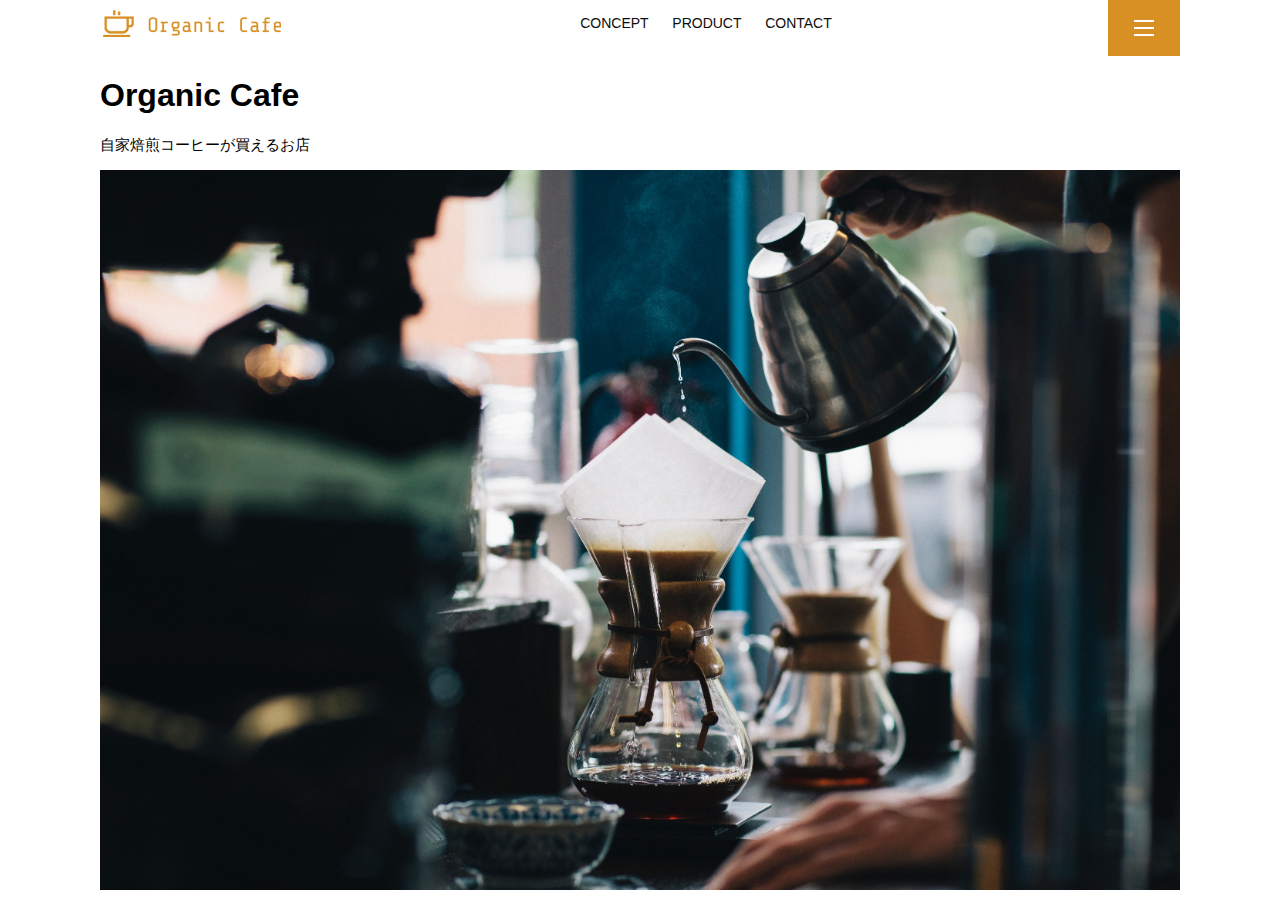
==== kadai_013/index.html @ 4d9643a7 "Add files via upload" ====
<!DOCTYPE html>
<html>
  <head>
    <title>Organic Cafe</title>
    <meta charset="UTF-8" />
    <meta
      name="description"
      content="自家焙煎のコーヒーがお家で楽しめるOrganic Cafe"
    />
    <meta name="viewport" content="width=device-width, initial-scale=1.0" />
    <link rel="stylesheet" href="style.css" />
  </head>
  <body>
    <!-- ヘッダー -->
    <header>
      <!-- ロゴ -->
      <a href="index.html" id="logo"
        ><img src="images/logo.png" alt="トップページに戻る"
      /></a>

      <!-- PC用ナビゲーション -->
      <nav id="nav-pc">
        <a href="index.html#concept">CONCEPT</a>
        <a href="index.html#product">PRODUCT</a>
        <a href="index.html#contact">CONTACT</a>
      </nav>
      <!--スマホ用メニューボタン-->
      <img id="menu-sp" src="images/button-menu.png" alt="ナビゲーションを開く" onclick="document.getElementById('nav-sp').style.display = 'block'">
      <!--SP用ナビゲーション-->
      <nav id="nav-sp">
        <img id="close" src="images/button-close.png" alt="ナビゲーションを閉じる" onclick="document.getElementById('nav-sp').style.display='none'">
        <a id="logo-sp" href="index.html" onclick="document.getElementById('nav-sp').style.display='none'"><img src="images/logo-sp.png" alt="トップページに戻る"></a>
        <a class="menu" href="index.html#cocept" onclick="getElementById('nav-sp').style.display='none'">CONCEPT</a>
        <a class="menu" href="index.html#product" onclick="getElementById('nav-sp').style.display='none'">PRODUCT</a>
        <a class="menu" href="index.html#contact" onclick="getElementById('nav-sp').style.display='none'">CONTACT</a>
      </nav>
    </header>
    <main>
      <article>
        <!-- メインビジュアル -->
        <section id="main-visual">
          <div id="main-message">
            <h1>Organic Cafe</h1>
            <p>自家焙煎コーヒーが買えるお店</p>
          </div>
          <img
            src="images/main-image.jpg"
            alt="コーヒーをハンドドリップで淹れる画像"
          />
        </section>
      </article>
    </main>
  </body>
</html>
---- kadai_013/style.css ----
/* PC、スマホ共通スタイル */
body {
  font-family: "Source Sans Pro", "Hiragino Kaku Gothic ProN", Meiryo, Arial,
    sans-serif;
}

p {
  font-size: 15px;
}

#main-visual>img {
  width: 100%;
}

/*================
PC用のスタイル 
=================*/
@media screen and (min-width: 768px) {
  /* 横幅設定 */
  body {
    max-width: 1080px;
    min-width: 960px;
    margin: 0 auto 0 auto;
  }

  /* ヘッダー */
  header {
    display: flex;
    justify-content: space-between;
  }

  /* ナビゲーションのレイアウト */
  #nav-pc {
    text-align: right;
    font-size: 14px;
    padding-top: 15px;
  }

  /*スマートフォン用のレイアウト*/
  #nav-sp {
    display: none;
  }
  #nav-sp {
    display: none;
  }
  
  /* ナビゲーションのリンクの装飾設定 */
  #nav-pc>a {
    text-decoration: none;
    margin-left: 20px;
  }

  #nav-pc>a:link {
    color: #0d0d0d;
  }

  #nav-pc>a:visited {
    color: #0d0d0d;
  }

  #nav-pc>a:hover {
    color: #0d0d0d;
    text-decoration: underline;
  }

  #nav-pc>a:active {
    color: #0d0d0d;
  }
}

/*===============
スマートフォン用のスタイル
===============*/
@media screen and (max-width: 767px) {
  /*横幅設定*/
  body {
    max-width: 375px;
    margin: 0;
  }

  #nav-pc {
    display: none;
  }

  #menu-sp {
    float: right;
    padding: 0;
  }

  #nav-sp {
    background-color: #ce933e;
    position: absolute;
    left: 0;
    top: 0;
    height: 100%;
    width: 100%;
    display: none;
    z-index: 100;
  }

  #close {
    position: absolute;
    top: 20px;
    right: 20px;
  }

  #logo-sp {
    margin: 80px 0 30px 20px;
  }

  #nav-sp > a {
    display: block;
  }

  #nav-sp > a:link {
    color: #ffffff;
  }

  #nav-sp > a:visited {
    color: #ffffff;
  }

  #nav-sp > a:hover {
    color: #ffffff;
  }

  #nav-sp > a:active {
    color: #ffffff;
  }

  #nav-sp >.menu {
    text-decoration: none;
    display: block;
    margin: auto 20px;
    height: 44px;
    font-size: 16px;
    background-image: url("images/arrow.png");
    background-repeat: no-repeat;
    background-position: right top;
  }
}
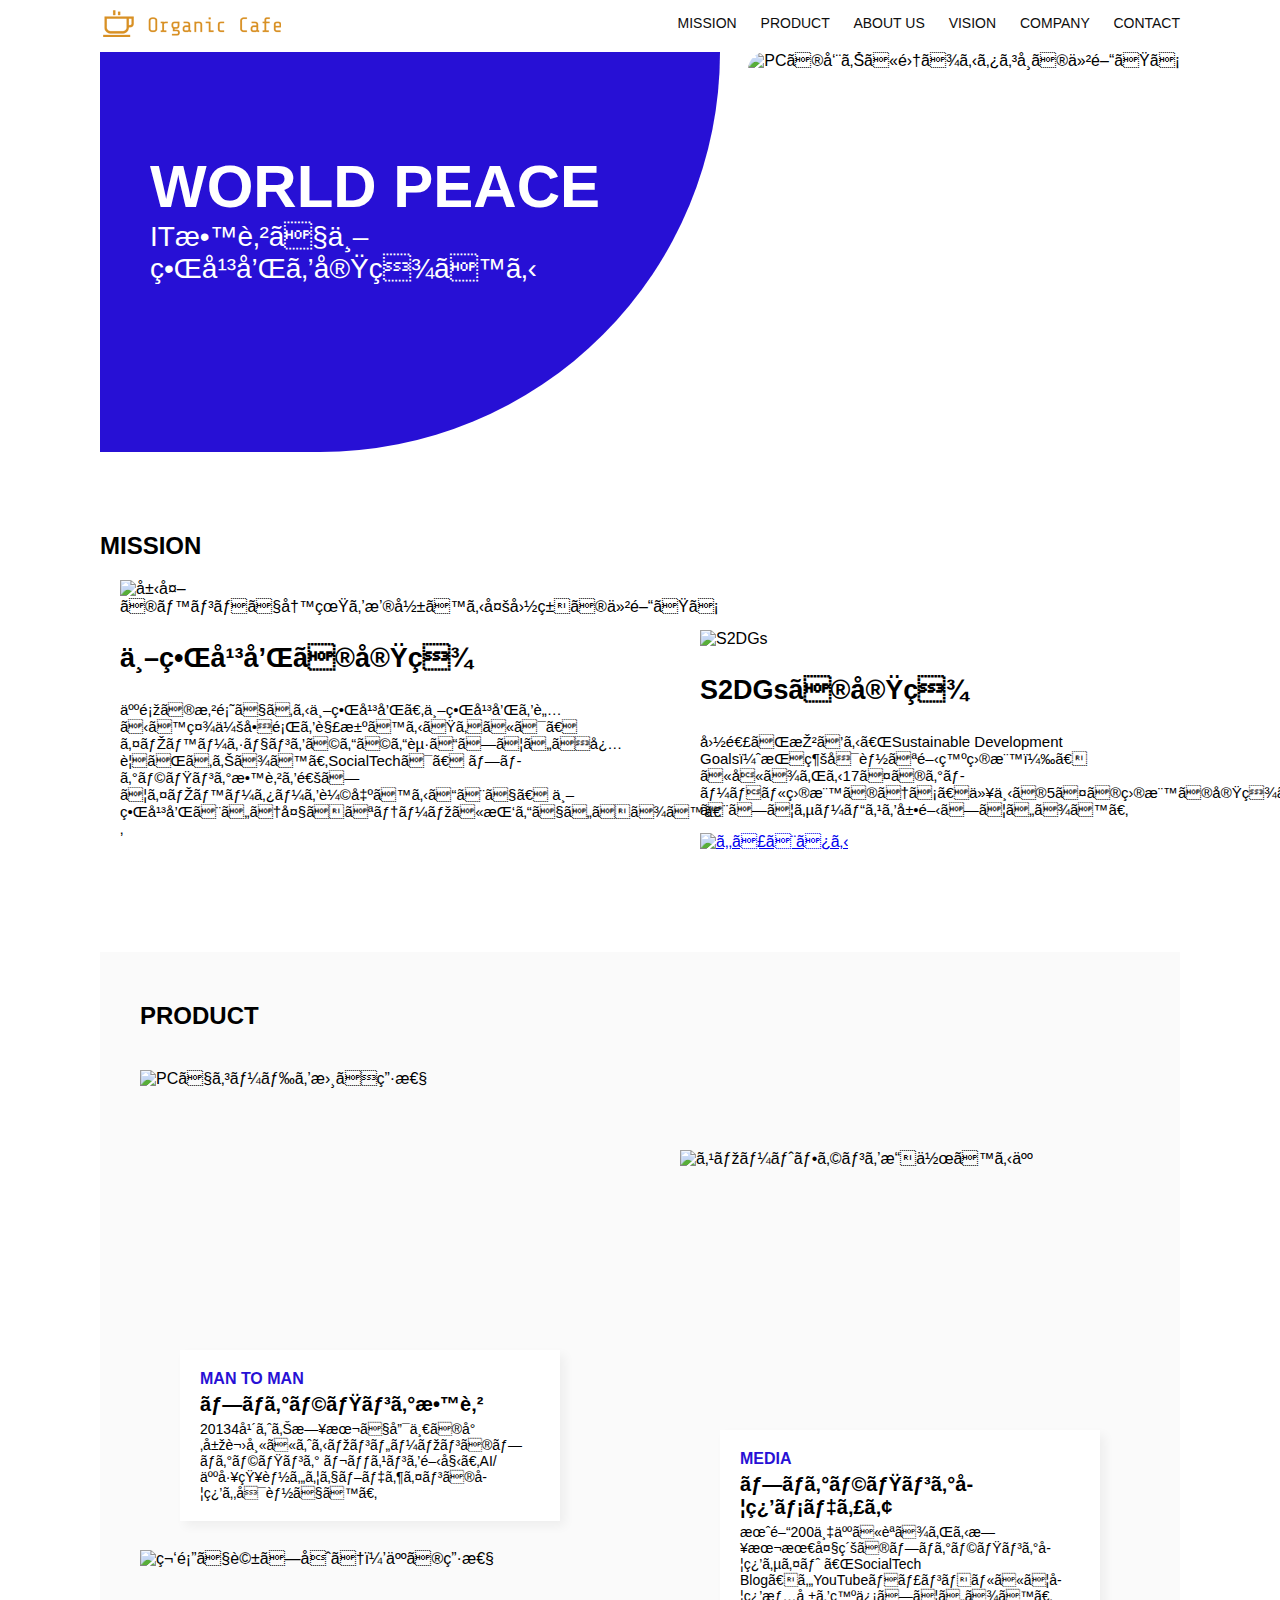
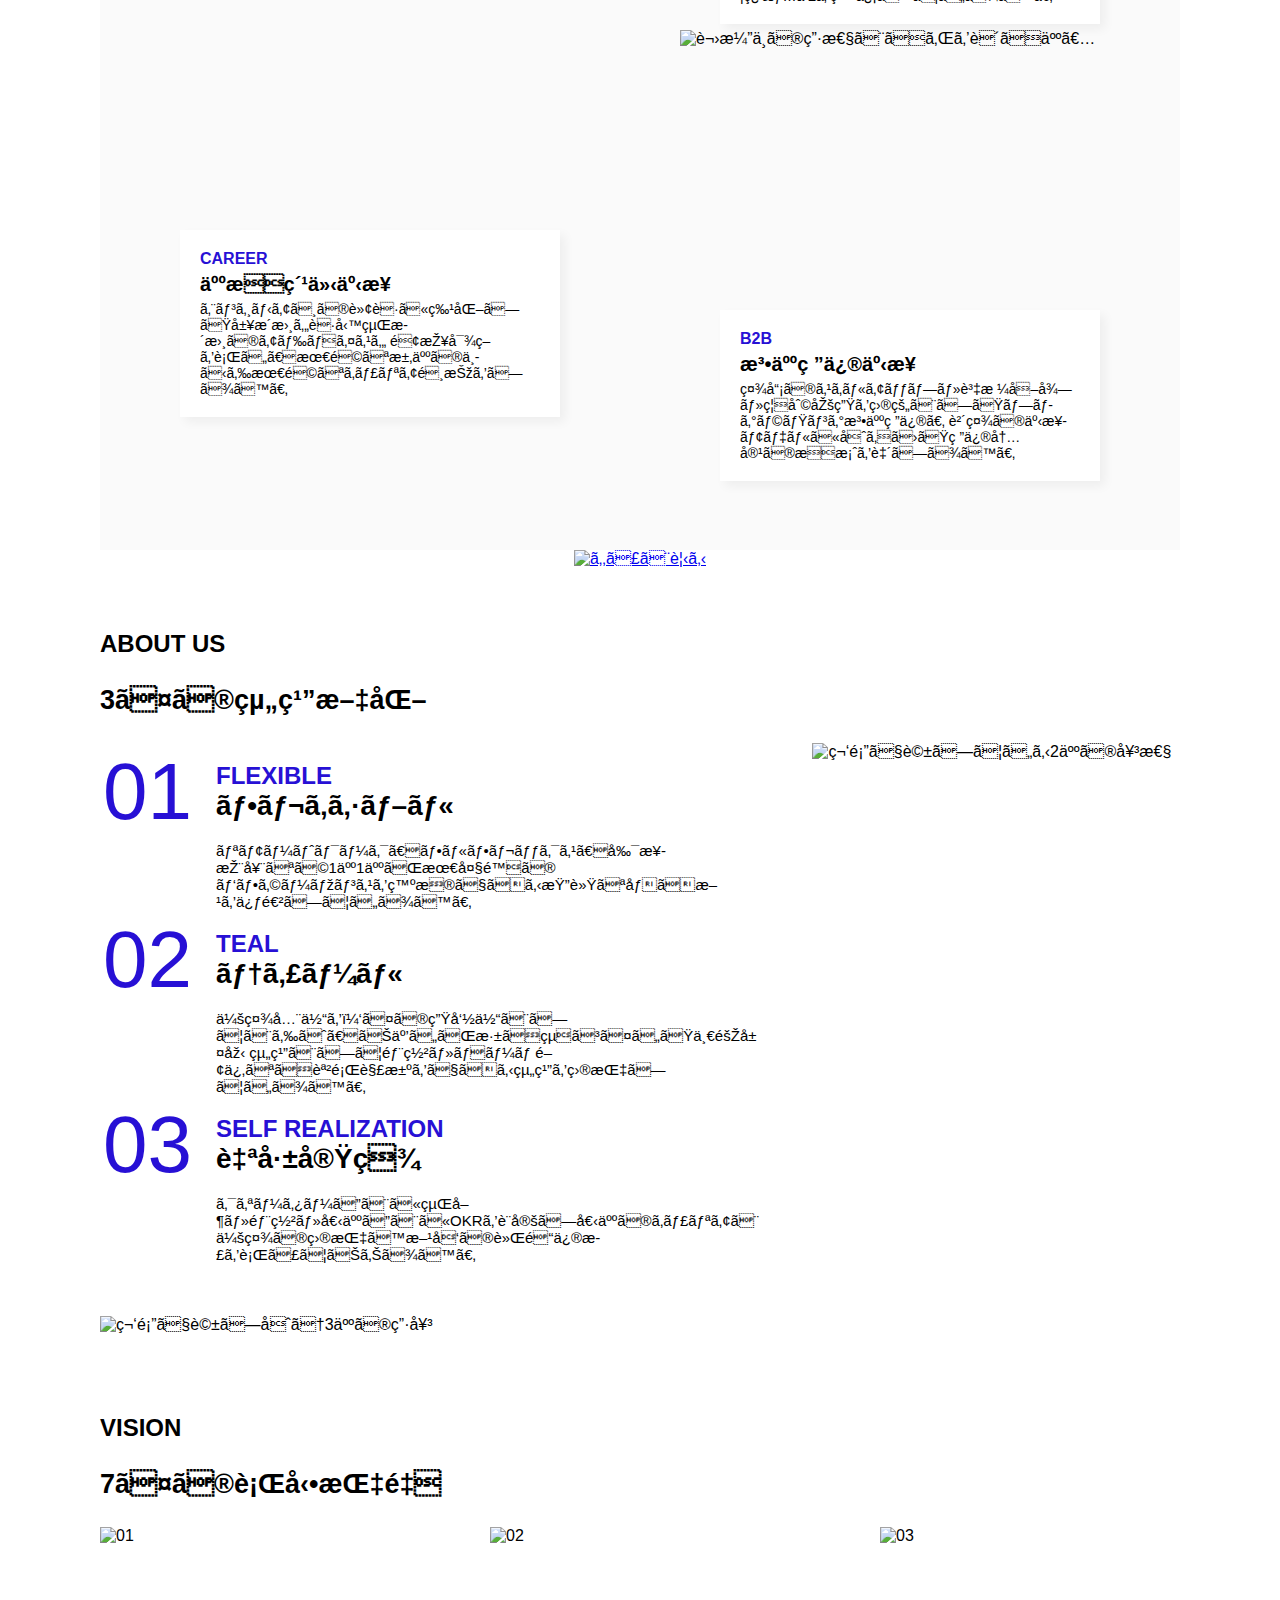
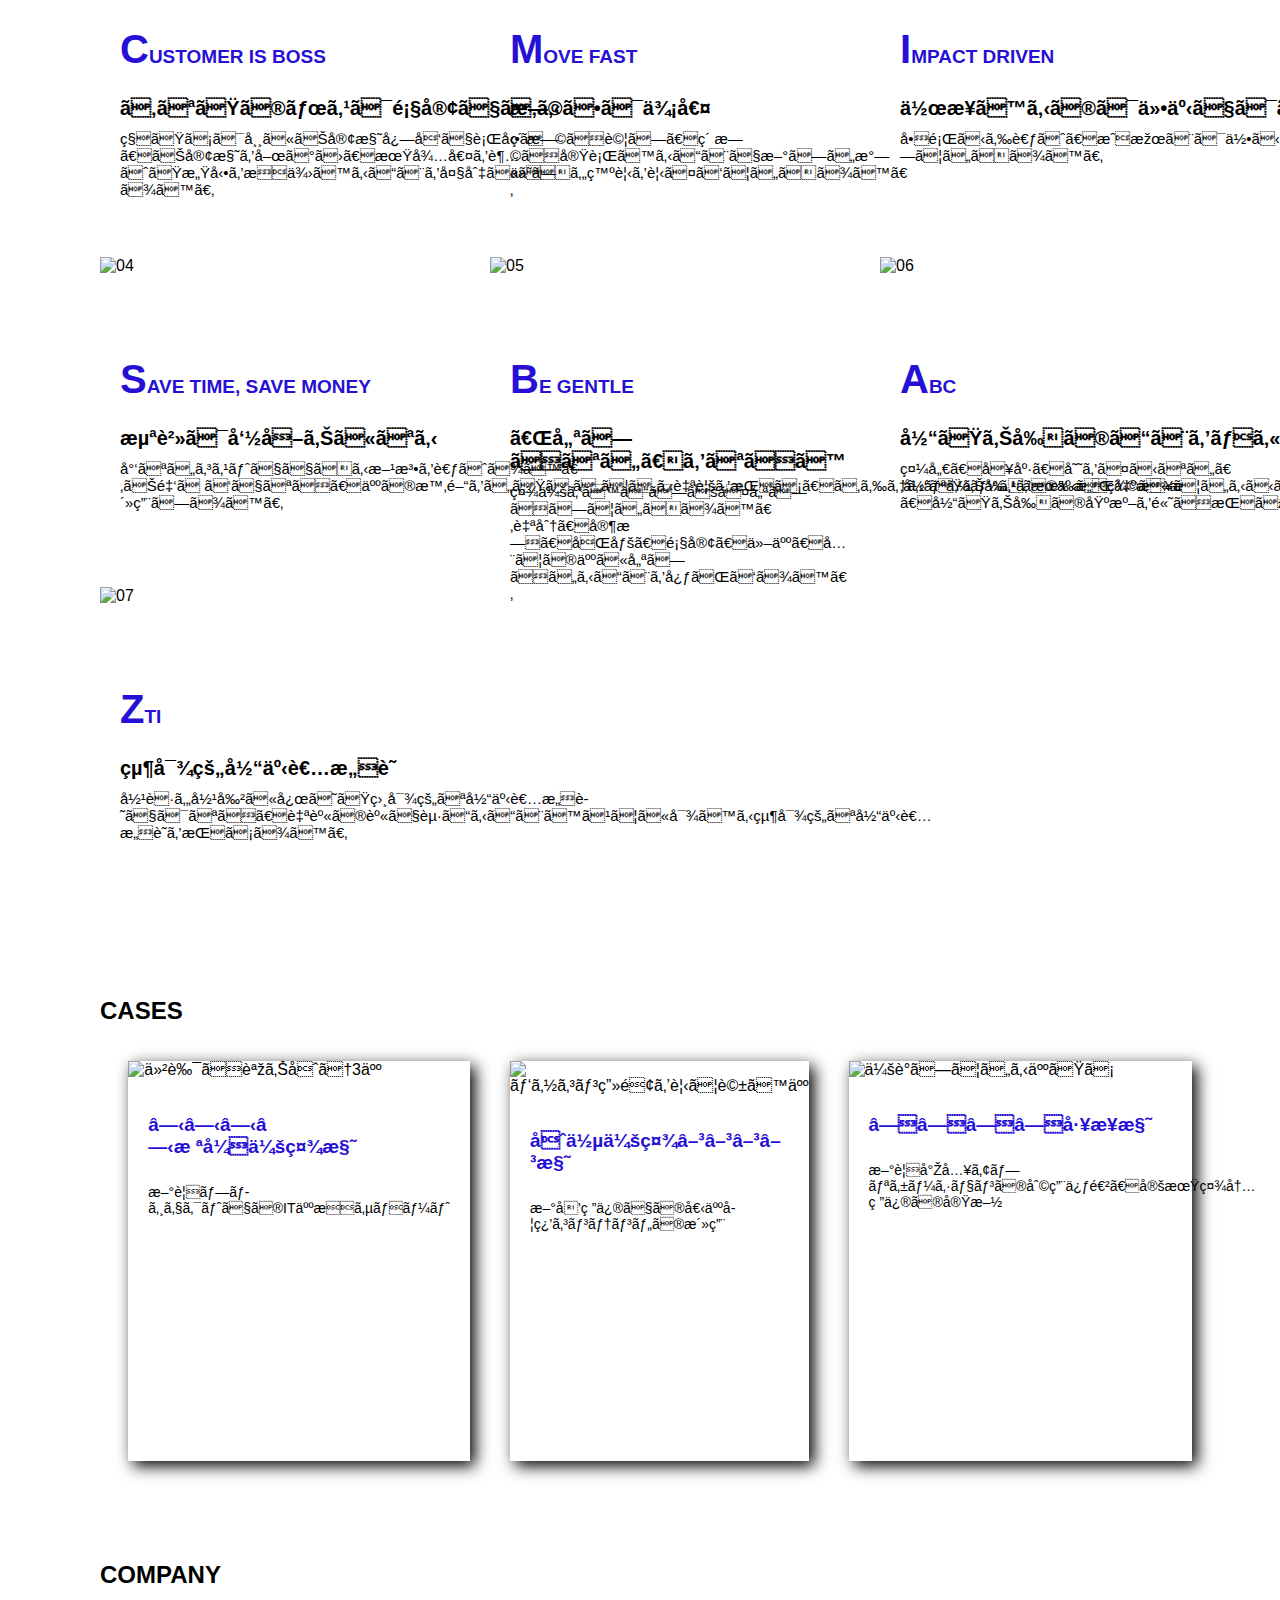
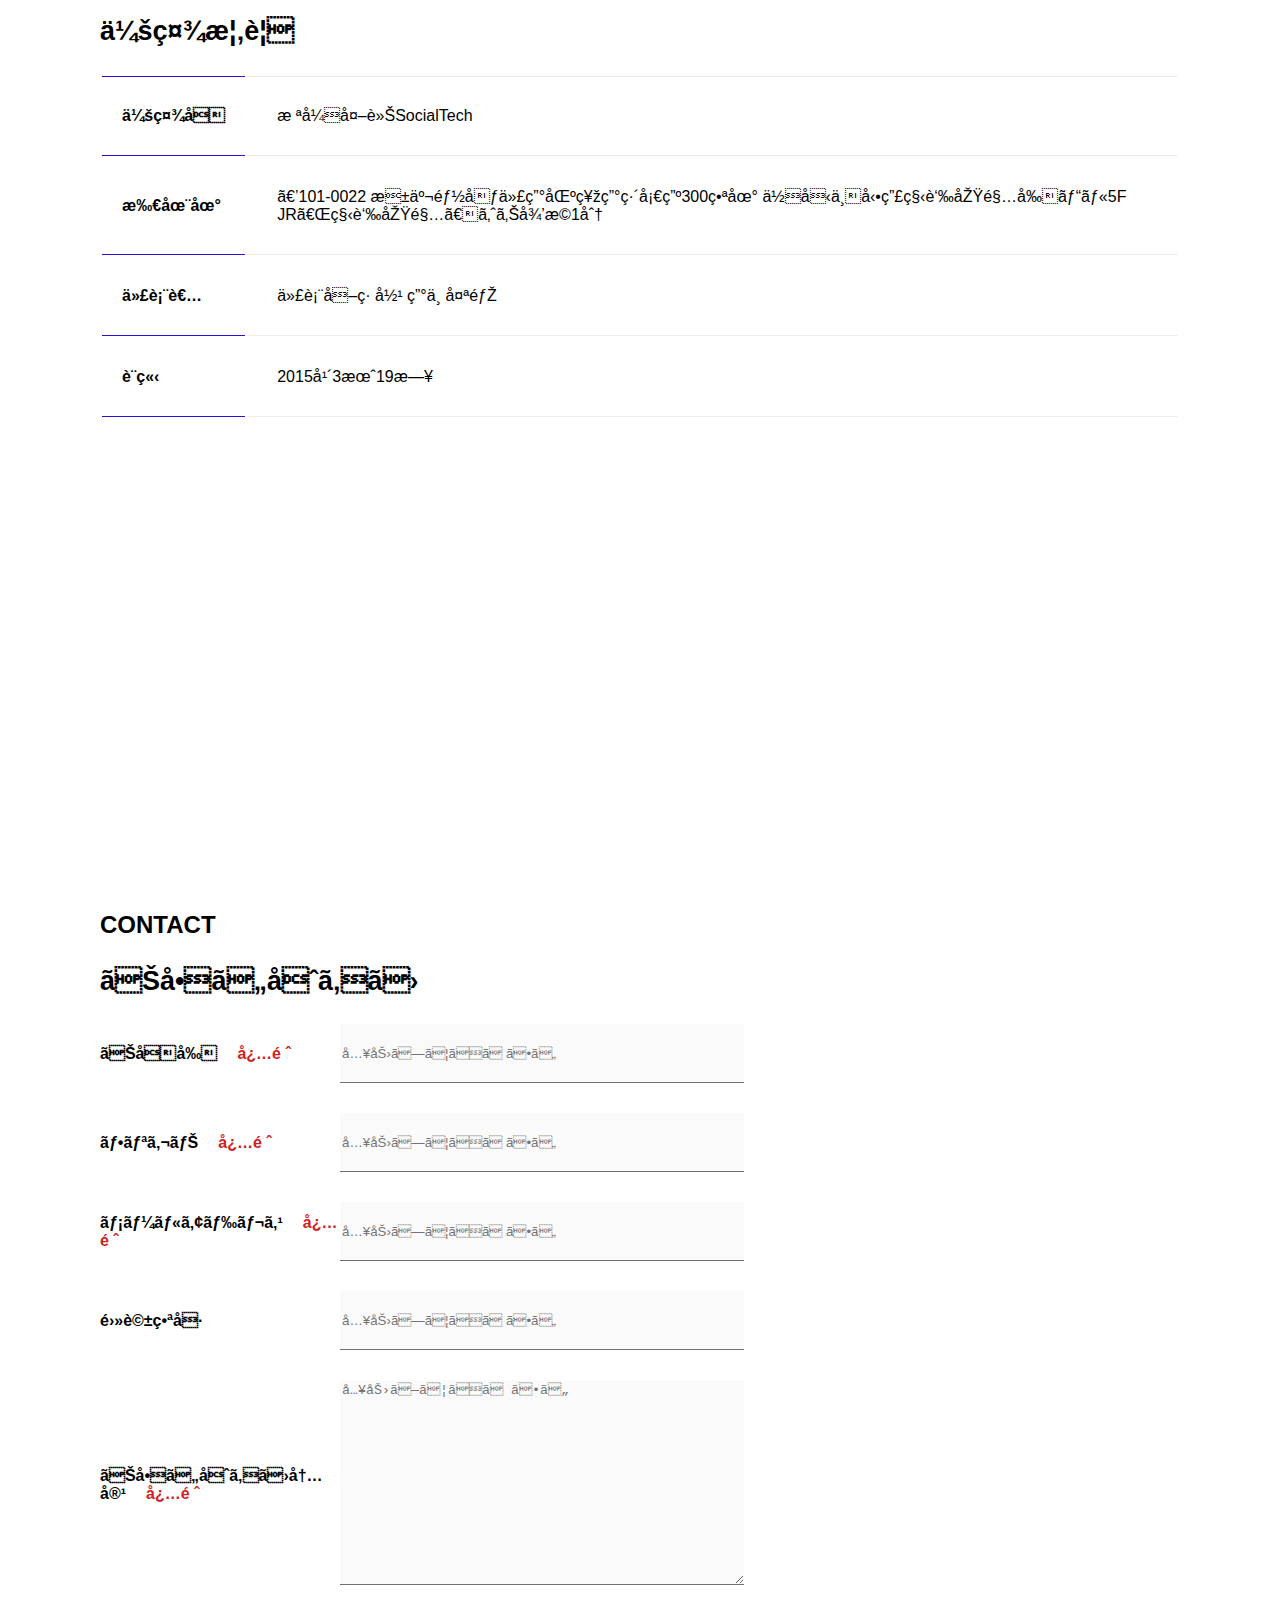
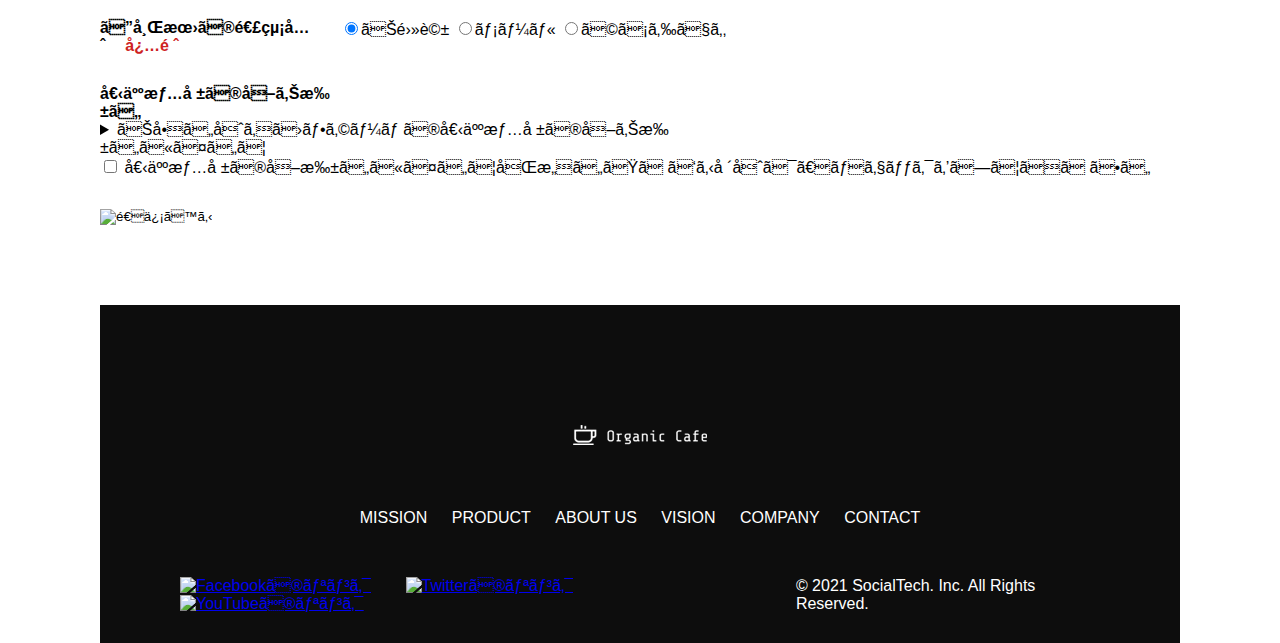
==== commit 1030e5f5: "Add files via upload" ====
--- a/kadai_013/index.html
+++ b/kadai_013/index.html
@@ -1,54 +1,516 @@
-<!DOCTYPE html>
-<html>
-  <head>
-    <title>Organic Cafe</title>
-    <meta charset="UTF-8" />
-    <meta
-      name="description"
-      content="自家焙煎のコーヒーがお家で楽しめるOrganic Cafe"
-    />
-    <meta name="viewport" content="width=device-width, initial-scale=1.0" />
-    <link rel="stylesheet" href="style.css" />
-  </head>
-  <body>
-    <!-- ヘッダー -->
-    <header>
-      <!-- ロゴ -->
-      <a href="index.html" id="logo"
-        ><img src="images/logo.png" alt="トップページに戻る"
-      /></a>
-
-      <!-- PC用ナビゲーション -->
-      <nav id="nav-pc">
-        <a href="index.html#concept">CONCEPT</a>
-        <a href="index.html#product">PRODUCT</a>
-        <a href="index.html#contact">CONTACT</a>
-      </nav>
-      <!--スマホ用メニューボタン-->
-      <img id="menu-sp" src="images/button-menu.png" alt="ナビゲーションを開く" onclick="document.getElementById('nav-sp').style.display = 'block'">
-      <!--SP用ナビゲーション-->
-      <nav id="nav-sp">
-        <img id="close" src="images/button-close.png" alt="ナビゲーションを閉じる" onclick="document.getElementById('nav-sp').style.display='none'">
-        <a id="logo-sp" href="index.html" onclick="document.getElementById('nav-sp').style.display='none'"><img src="images/logo-sp.png" alt="トップページに戻る"></a>
-        <a class="menu" href="index.html#cocept" onclick="getElementById('nav-sp').style.display='none'">CONCEPT</a>
-        <a class="menu" href="index.html#product" onclick="getElementById('nav-sp').style.display='none'">PRODUCT</a>
-        <a class="menu" href="index.html#contact" onclick="getElementById('nav-sp').style.display='none'">CONTACT</a>
-      </nav>
-    </header>
-    <main>
-      <article>
-        <!-- メインビジュアル -->
-        <section id="main-visual">
-          <div id="main-message">
-            <h1>Organic Cafe</h1>
-            <p>自家焙煎コーヒーが買えるお店</p>
-          </div>
-          <img
-            src="images/main-image.jpg"
-            alt="コーヒーをハンドドリップで淹れる画像"
-          />
-        </section>
-      </article>
-    </main>
-  </body>
+<!DOCTYPE html>
+<html>
+
+  <head>
+    <title>SocialTech</title>
+    <meta charset="UTF=8">
+    <meta name="description" content="SocialTechはEdTech業界のリーディングカンパニーを目指します。">
+    <meta name="viewport" content="width=device-width, initial-scale=1.0">
+    <link rel="stylesheet" href="style.css">
+  </head>
+
+  <body>
+    <!--ヘッダー-->
+    <header>
+      <!--ロゴ-->
+      <a href="index.html" id="logo"><img src="images/logo.png" alt="トップページに戻る"></a>
+      <!--PC用ナビゲーション-->
+      <nav id="nav-pc">
+        <a href="mission.html">MISSION</a>
+        <a href="product.html">PRODUCT</a>
+        <a href="index.html#aboutus">ABOUT US</a>
+        <a href="index.html#vision">VISION</a>
+        <a href="index.htmml#company">COMPANY</a>
+        <a href="index.html#contact">CONTACT</a>
+      </nav>
+
+      <!--スマホ用メニューボタン-->
+      <img id="menu-sp" src="images/button-menu.png" alt="ナビゲーションを開く" onclick="document.getElementById('nav-sp').style.display = 'block'">
+      <!--スマホ用ナビゲーション-->
+      <nav id="nav-sp">
+        <img id="close" src="images/button-close.png" alt="ナビゲーションを閉じる" onclick="document.getElementById('nav-sp').style.display = 'none'">
+        <a id="logo-sp" href="index.html" onclick="document.getElementById('nav-sp').style.display = 'none'"><img
+        src="images/logo-sp.png" alt="トップページに戻る"></a>
+        <a class="menu" href="mission.html" onclick="document.getElementById('nav-sp').style.display = 'none'">MISSION</a>
+        <a class="menu" href="product.html" onclick="document.getElementById('nav-sp').style.display = 'none'">PRODUCT</a>
+        <a class="menu" href="index.html#aboutus" onclick="document.getElementById('nav-sp').style.display = 'none'">ABOUT US</a>
+        <a class="menu" href="index.html#vision" onclick="document.getElementById('nav-sp').style.display = 'none'">VISION</a>
+        <a class="menu" href="index.html#company" onclick="document.getElementById('nav-sp').style.display = 'none'">COMPANY</a>
+        <a class="menu" href="index.html#contact" onclick="document.getElementById('nav-sp').style.display = 'none'">CONTACT</a>
+        <div id="sns">
+          <a href="https://www.facebook.com/sejuku2013"><img src="images/button-facebook.png" alt="Facebookのリンク"></a>
+          <a href="https://twitter.com/samuraijuku"><img src="images/button-twitter.png" alt="Twitterのリンク"></a>
+          <a href="https://www.youtube.com/channel/UCCFOQO5aDK0xXam4cUQXT8g"><img src="images/button-youtube.png" alt="YouTubeのリンク"></a>
+        </div>
+      </nav>
+
+    </header>
+
+    <main>
+      <article>
+
+        <!--メインビジュアル-->
+        <section id="main-visual">
+          <div id="main-message">
+            <h1>WORLD PEACE</h1>
+            <p>IT教育で世界平和を実現する</p>
+          </div>
+          <img src="images/index/index-main.png" alt="PCの周りに集まるタコ席の仲間たち">
+        </section>
+
+        <!--ミッション タグ-->
+        <section id="mission">
+          <h2 class="index-h2">MISSION</h2>
+          <!--世界平和-->
+          <div id="mission-flex">
+            <div>
+              <img id="mission-photo" src="images//index/index-mission.png" alt="屋外のベンチで写真を撮影する多国籍の仲間たち">
+              <h3>世界平和の実現</h3>
+              <p>
+                人類の悲願である世界平和。世界平和を脅かす社会問題を解決するためには、
+                イノベーションをどんどん起こしていく必要があります。SocialTechは、
+                プログラミング教育を通してイノベーターを輩出することで、
+                世界平和という大きなテーマに挑んでいきます。
+              </p>
+            </div>
+            <!--S2DGs-->
+            <div>
+              <img id="s2dgs" src="images/index/s2dgs.png" alt="S2DGs">
+              <h3>S2DGsの実現</h3>
+              <p>
+                国連が掲げる「Sustainable Development Goals（持続可能な開発目標）」
+                に含まれる17つのグローバル目標のうち、以下の5つの目標の実現をミッション
+                としてサービスを展開しています。
+              </p>
+              <a href="mission.html">
+                <img src="images/button-more.png" alt="もっとみる">
+              </a>
+            </div>
+          </div>
+        </section>
+
+        <!--プロダクトタグ-->
+        <section id="product">
+          <h2 class="index-h2">PRODUCT</h2>
+          <div>
+            <!--プロダクト左タグ-->
+            <div id="product-left">
+              <!--プログラミング教育-->
+              <div>
+                <img class="product-photo" src="images/index/index-mantoman.png" alt="PCでコードを書く男性">
+                <div class="product-explain">
+                  <span>MAN TO MAN</span>
+                  <h3>プログラミング教育</h3>
+                  <p>
+                    20134年より日本で唯一の専属講師によるマンツーマンのプログラミング
+                    レッスンを開始。AI/人工知能やウェブデザインの学習も可能です。
+                  </p>
+                </div>
+              </div>
+              <!--人材紹介事業-->
+              <div>
+                <img class="product-photo" src="images/index/index-career.png" alt="笑顔で話し合う２人の男性">
+                <div class="product-explain">
+                  <span>CAREER</span>
+                  <h3>人材紹介事業</h3>
+                  <p>
+                    エンジニアへの転職に特化した履歴書や職務経歴書のアドバイスや
+                    面接対策を行い、最適な求人の中から最適なキャリア選択をします。
+                  </p>
+                </div>
+              </div>
+            </div>
+            <!--プロダクト右タグ-->
+            <div id="product-right">
+              <!--プログラミング学習メディア-->
+              <div>
+                <img class="product-photo" src="images/index/index-media.png" alt="スマートフォンを操作する人">   
+                <div class="product-explain">
+                  <span>MEDIA</span>
+                  <h3>プログラミング学習メディア</h3>
+                  <p>
+                    月間200万人に読まれる日本最大級のプログラミング学習サイト
+                    「SocialTech Blog」やYouTubeチャンネルにて学習情報を発信しています。
+                  </p>
+                </div>
+              </div>
+              <!--法人研修事業-->
+              <div>
+                <img class="product-photo" src="images/index/index-b2b.png" alt="講演中の男性とそれを聴く人々">
+                <div class="product-explain">
+                  <span>B2B</span>
+                  <h3>法人研修事業</h3>
+                  <p>
+                    社員のスキルアップ・資格取得・福利厚生を目的としたプログラミング法人研修。
+                    貴社の事業モデルに合わせた研修内容の提案を致します。
+                  </p>
+                </div>
+              </div>
+            </div>
+            <!--詳細ボタン-->
+          </div>
+          <div>
+            <a id="product-more" href="product.html">
+            <img src="images/button-more.png" alt="もっと見る">
+            </a>
+          </div>
+        </section>
+
+        <!--ABOUT USタグ-->
+        <section id="aboutus">
+          <h2 class="index-h2">ABOUT US</h2>
+          <h3>3つの組織文化</h3>
+          <div>
+            <!--カルチャーテーブル-->
+            <table class="culture-table">
+              <!--1行目-->
+              <tr>
+                <!--(1, 1)-->
+                <td>
+                  <span class="culture-num">01</span>
+                </td>
+                <!--(1, 2)-->
+                <td>
+                  <span class="culture-en">FLEXIBLE</span>
+                  <span class="culture-jp">フレキシブル</span>
+                </td>
+              </tr>
+              <!--2行目-->
+              <tr>
+                <!--(2, 1)-->
+                <td>
+                  <!--空のセル-->
+                </td>
+                <!--(2, 2)-->
+                <td>
+                  <p class="culture-description">
+                    リモートワーク、フルフレックス、副業推奨など1人1人が最大限の
+                    パフォーマンスを発揮できる柔軟な働き方を促進しています。
+                  </p>
+                </td>
+              </tr>
+              <!--3行目-->
+              <tr>
+                <!--(3, 1)-->
+                <td>
+                  <span class="culture-num">02</span>
+                </td>
+                <!--(3, 2)-->
+                <td>
+                  <span class="culture-en">TEAL</span>
+                  <span class="culture-jp">ティール</span>
+                </td>
+              </tr>
+              <!--4行目-->
+              <tr>
+                <!--(4, 1)-->
+                <td>
+                  <!--空のセル-->
+                </td>
+                <!--(4, 2)-->
+                <td>
+                  <p class="culture-description">
+                    会社全体を１つの生命体としてとらえ、お互いが深く結びついた一階層型
+                    組織として部署・チーム関係なく課題解決をできる組織を目指しています。
+                  </p>
+                </td>
+              </tr>
+              <!--5行目-->
+              <tr>
+                <!--(5, 1)-->
+                <td>
+                  <span class="culture-num">03</span>
+                </td>
+                <!--(5, 2)-->
+                <td>
+                  <span class="culture-en">SELF REALIZATION</span>
+                  <span class="culture-jp">自己実現</span>
+                </td>
+              </tr>
+              <!--6行目-->
+              <tr>
+                <!--(6, 1)-->
+                <td>
+                  <!--空のセル-->
+                </td>
+                <!--(6, 2)-->
+                <td>
+                  <p class="culture-description">
+                    クオーターごとに経営・部署・個人ごとにOKRを設定し個人のキャリアと
+                    会社の目指す方向の軌道修正を行っております。
+                  </p>
+                </td>
+              </tr>
+            </table>
+            <!--テーブル終わり-->
+            <img class="culture-img" src="images/index/index-aboutus1.png" alt="笑顔で話している2人の女性">
+          </div>
+          <img class="culture-img2" src="images/index/index-aboutus2.png" alt="笑顔で話し合う3人の男女">
+        </section>
+
+        <!--VISIONタグ-->
+        <section id="vision">
+          <h2 class="index-h2">VISION</h2>
+          <h3>7つの行動指針</h3>
+          <div>
+            <!--1つ目-->
+            <div class="vision-box">
+              <img src="images/index/vision-01.png" alt="01">
+              <span>
+                <h4>CUSTOMER IS BOSS</h4>
+                <h5>あなたのボスは顧客である</h5>
+                <p>私たちは常にお客様志向で行動し、お客様を喜ばせ、期待値を超えた感動を提供することを大切にします。</p>
+              </span>
+            </div>
+            <!--2つ目-->
+            <div class="vision-box">
+              <img src="images/index/vision-02.png" alt="02">
+              <span>
+                <h4>MOVE FAST</h4>
+                <h5>早さは価値</h5>
+                <p>素早く試し、素早く実行することで新しい気付きや発見を見つけていきます。</p>
+              </span>
+            </div>
+            <!--3つ目-->
+            <div class="vision-box">
+              <img src="images/index/vision-03.png" alt="03">
+              <span>
+                <h4>IMPACT DRIVEN</h4>
+                <h5>作業するのは仕事ではない</h5>
+                <p>問題から考え、成果とは何かを考え続け、インパクトのある成果を生むために仕事をしていきます。</p>
+              </span>
+            </div>
+            <!--4つ目-->
+            <div class="vision-box">
+              <img src="images/index/vision-04.png" alt="04">
+              <span>
+                <h4>SAVE TIME, SAVE MONEY</h4>
+                <h5>浪費は命取りになる</h5>
+                <p>少ないコストでできる方法を考えます。お金だけでなく、人の時間をいただいている自覚を持ち、あらゆるリソースを有意義に活用します。</p>
+              </span>
+            </div>
+            <!--5つ目-->
+            <div class="vision-box">
+              <img src="images/index/vision-05.png" alt="05">
+              <span>
+                <h4>BE GENTLE</h4>
+                <h5>「優しくない」をなくす</h5>
+                <p>社会をすこしずつ優しくしていきます。自分、家族、同僚、顧客、他人、全ての人に優しくいることを心がけます。</p>
+              </span>
+            </div>
+            <!--6つ目-->
+            <div class="vision-box">
+              <img src="images/index/vision-06.png" alt="06">
+              <span>
+                <h4>ABC</h4>
+                <h5>当たり前のことをバカにせずにちゃんとやる</h5>
+                <p>礼儀、健康、嘘をつかない。当たり前の事が出来ているかを常に自問し、当たり前の基準を高く持って行動します。</p>
+              </span>
+            </div>
+            <!--7つ目-->
+            <div class="vision-box">
+              <img src="images/index/vision-07.png" alt="07">
+              <span>
+                <h4>ZTI</h4>
+                <h5>絶対的当事者意識</h5>
+                <p>役職や役割に応じた相対的な当事者意識ではなく、自身の身で起こることすべてに対する絶対的な当事者意識を持ちます。</p>
+              </span>
+            </div>
+          </div>
+        </section>
+
+        <!--CASESタグ-->
+        <section id="cases">
+          <h2 class="index-h2">CASES</h2>
+          <ul>
+            <!--case1つ目-->
+            <li>
+              <img class="case-image" src="images/index/case-1.png" alt="仲良く語り合う3人">
+              <div class="case-explain">
+                <h4>○○○○株式会社様</h4>
+                <p>新規プロジェクトでのIT人材サポート</p>
+              </div> 
+            </li>
+            <!--case2つ目-->
+            <li>
+              <img class="case-image" src="images/index/case-2.png" alt="パソコン画面を見て話す人">
+              <div class="case-explain">
+                <h4>合併会社△△△△様</h4>
+                <p>新卒研修での個人学習コンテンツの活用</p>
+              </div> 
+            </li>
+            <!--case3つ目-->
+            <li>
+              <img class="case-image" src="images/index/case-3.png" alt="会議している人たち">
+              <div class="case-explain">
+                <h4>●●●●工業様</h4>
+                <p>新規導入アプリケーションの利用促進、定期社内研修の実施</p>
+              </div> 
+            </li>
+          </ul>
+        </section>
+
+        <!--COMPANYタグ-->
+        <section id="company">
+          <h2 class="index-h2">COMPANY</h2>
+          <h3>会社概要</h3>
+          <!--概要テーブル-->
+          <table id="company-table">
+            <tr>
+              <th class="tableheader-first">会社名</th>
+              <td class="cell-first">株式外車SocialTech</td>
+            </tr>
+            <tr>
+              <th class="tableheader">所在地</th>
+              <td class="cell">〒101-0022 東京都千代田区神田練塀町300番地 住友不動産秋葉原駅前ビル5F<br
+                >JR「秋葉原駅」より徒歩1分
+              </td> 
+            </tr>
+            <tr>
+              <th class="tableheader">代表者</th>
+              <td class="cell">代表取締役 田中 太郎</td>
+            </tr>
+            <tr>
+              <th class="tableheader">設立</th>
+              <td class="cell">2015年3月19日</td>
+            </tr>
+          </table>
+          <!--地図埋め込み-->
+          <iframe src="https://www.google.com/maps/embed?pb=!1m18!1m12!1m3!1d3240.0688540195165!2d139.7746526!3d35.6999232!2m3!1f0!2f0!3f0!3m2!1i1024!2i768!4f13.1!3m3!1m2!1s0x60188fee13660e23%3A0x77137876edf742ac!2z5L2P5Y-L5LiN5YuV55Sj56eL6JGJ5Y6f6aeF5YmN44OT44Or!5e0!3m2!1sja!2sjp!4v1720179605482!5m2!1sja!2sjp"
+          style="border:0;" allowfullscreen="" loading="lazy">
+          </iframe>
+        </section>
+
+        <!--CONTACTタグ-->
+        <section id="contact">
+          <h2 class="index-h2">CONTACT</h2>
+          <h3>お問い合わせ</h3>
+          <!--入力フォーム-->
+          <form>
+            <!--名前入力欄-->
+            <div>
+              <div class="contact-heading">
+                <label class="contact-label">お名前<span class="contact-span">必須</span></label>
+              </div>
+              <div>
+                <input type="text" name="name" placeholder="入力してください" class="contact-textbox">
+              </div>
+            </div>
+            <!--フリガナ入力欄-->
+            <div>
+              <div class="contact-heading">
+                <label class="contact-label">フリガナ<span class="contact-span">必須</span></label>
+              </div>
+              <div>
+                <input type="text" name="hurigana" placeholder="入力してください" class="contact-textbox">
+              </div>
+            </div>
+            <!--メールアドレス入力欄-->
+            <div>
+              <div class="contact-heading">
+                <label class="contact-label">メールアドレス<span class="contact-span">必須</span></label>
+              </div>
+              <div>
+                <input type="text" name="email" placeholder="入力してください" class="contact-textbox">
+              </div>
+            </div>
+            <!--電話番号入力欄-->
+            <div>
+              <div class="contact-heading">
+                <label class="contact-label">電話番号</label>
+              </div>
+              <div>
+                <input type="text" name="tel" placeholder="入力してください" class="contact-textbox">
+              </div>
+            </div>
+            <!--問い合わせ内容入力エリア-->
+            <div>
+              <div class="contact-heading">
+                <label class="contact-label">お問い合わせ内容<span class="contact-span">必須</span></label>
+              </div>
+              <div>
+                <textarea class="contact-textarea" placeholder="入力してください" name="message"></textarea>
+              </div>
+            </div>
+            <!--請求方法ラジオボタン-->
+            <div>
+              <div class="contact-heading">
+                <label class="contact-label">ご希望の連絡先<span class="contact-span">必須</span></label>                
+              </div>
+              <div>
+                <input class="radiobutton" type="radio" value="tel" name="contact" checked><label>お電話</label>
+                <input class="radiobutton" type="radio" value="mail" name="contact"><label>メール</label>
+                <input class="radiobutton" type="radio" value="both" name="contact"><label>どちらでも</label>
+              </div>
+            </div>
+            <!--個人情報同意-->
+            <div>
+              <div class="contact-heading">
+                <label class="contact-label">個人情報の取り扱い</label>
+              </div>
+              <div>
+                <details>
+                  <summary>お問い合わせフォームの個人情報の取り扱いについて</summary>
+                  <div>
+                    <span>１．組織の名称又は氏名</span><br>
+                    株式会社SocialTech<br><br>
+                    <span>２．個人情報保護管理者（若しくはその代理人）の氏名又は職名、所属及び連絡先
+                      鈴木 一郎 コーポレート部</span><br>
+                    メールアドレス：samurai@example.com<br>
+                    TEL：03-1234-5678<br>
+                    <span>３．個人情報の利用目的</span><br>
+                    ・本サービス及び本サービスに関連する情報の提供又はそれらに関する連絡のため<br>
+                    ・ユーザーの本人確認のため<br>
+                    ・当社サービスのご案内のため<br>
+                    ・当社の商品等の広告または宣伝（電子メールによるものを含むものとします。）<br><br>
+                    <span>４．個人情報の取り扱い業務の委託</span><br>
+                    個人情報の取扱業務の全部または一部を外部に業務委託する場合があります。<br>
+                    その際、弊社は、個人情報を適切に保護できる管理体制を敷き実行していることを条件として<br>
+                    委託先を厳選したうえで、機密保持契約を委託先と締結し、お客様の個人情報を厳密に管理させます。<br><br>
+                    <span>５．個人情報の開示等の請求</span><br>
+                    お客様は、弊社に対してご自身の個人情報の開示等（利用目的の通知、開示、内容の訂正・追加・削除、利用の停止または消去、第三者への提供の停止）に関して、当社問合わせ窓口に申し出ることができます。<br>
+                    その際、弊社はお客様ご本人を確認させていただいたうえで、合理的な期間内に対応いたします。<br><br>
+                    なお、個人情報に関する弊社問合わせ先は、次の通りです。<br><br>
+                    株式会社SocialTech　個人情報問合せ窓口<br>
+                    〒101-0022 東京都千代田区神田練塀町300番地 住友不動産秋葉原駅前ビル5F<br>
+                    メールアドレス：samurai@example.com　TEL：03-1234-5678<br><br>
+                    <span>６．個人情報を提供されることの任意性について</span><br><br>
+                    お客様がご自身の個人情報を弊社に提供されるか否かは、お客様のご判断によりますが、もしご提供されない場合には、適切なサービスが提供できない場合がありますので予めご了承ください。
+                  </div>
+                </details>
+                <input type="checkbox" name="agree">
+                <span>個人情報の取扱いについて同意いただける場合は、チェックをしてください</span>
+              </div>
+            </div>
+            <input type="image" src="images/button-submit.png" alt="送信する">
+          </form>
+        </section>
+      </article>
+      <!--記事終わり-->
+    </main>
+
+    <!--フッター-->
+    <footer>
+        <div id="footer-logo">
+          <img src="images/logo-sp.png" alt="SocialTech">
+        </div>
+        <div id="footer-link">
+          <a href="mission.html">MISSION</a>
+          <a href="product.html">PRODUCT</a>
+          <a href="index.html#aboutus">ABOUT US</a>
+          <a href="index.html#vision">VISION</a>
+          <a href="index.html#company">COMPANY</a>
+          <a href="index.html#vision">CONTACT</a>
+        </div>
+        <div id="sns-footer">
+          <div id="sns-link">
+            <a href="https://www.facebook.com/sejuku2013"><img src="images/button-facebook.png" alt="Facebookのリンク"></a>
+            <a href="https://twitter.com/samuraijuku"><img src="images/button-twitter.png" alt="Twitterのリンク"></a>
+            <a href="https://www.youtube.com/channel/UCCFOQO5aDK0xXam4cUQXT8g"><img src="images/button-youtube.png" alt="YouTubeのリンク"></a>
+          </div>
+          <span id="copyright">&copy; 2021 SocialTech. Inc. All Rights Reserved.</span>
+        </div>
+      </footer>
+
+  </body>
 </html>--- a/kadai_013/style.css
+++ b/kadai_013/style.css
@@ -1,141 +1,988 @@
-/* PC、スマホ共通スタイル */
-body {
-  font-family: "Source Sans Pro", "Hiragino Kaku Gothic ProN", Meiryo, Arial,
-    sans-serif;
-}
-
-p {
-  font-size: 15px;
-}
-
-#main-visual>img {
-  width: 100%;
-}
-
-/*================
-PC用のスタイル 
-=================*/
-@media screen and (min-width: 768px) {
-  /* 横幅設定 */
-  body {
-    max-width: 1080px;
-    min-width: 960px;
-    margin: 0 auto 0 auto;
-  }
-
-  /* ヘッダー */
-  header {
-    display: flex;
-    justify-content: space-between;
-  }
-
-  /* ナビゲーションのレイアウト */
-  #nav-pc {
-    text-align: right;
-    font-size: 14px;
-    padding-top: 15px;
-  }
-
-  /*スマートフォン用のレイアウト*/
-  #nav-sp {
-    display: none;
-  }
-  #nav-sp {
-    display: none;
-  }
-  
-  /* ナビゲーションのリンクの装飾設定 */
-  #nav-pc>a {
-    text-decoration: none;
-    margin-left: 20px;
-  }
-
-  #nav-pc>a:link {
-    color: #0d0d0d;
-  }
-
-  #nav-pc>a:visited {
-    color: #0d0d0d;
-  }
-
-  #nav-pc>a:hover {
-    color: #0d0d0d;
-    text-decoration: underline;
-  }
-
-  #nav-pc>a:active {
-    color: #0d0d0d;
-  }
-}
-
-/*===============
-スマートフォン用のスタイル
-===============*/
-@media screen and (max-width: 767px) {
-  /*横幅設定*/
-  body {
-    max-width: 375px;
-    margin: 0;
-  }
-
-  #nav-pc {
-    display: none;
-  }
-
-  #menu-sp {
-    float: right;
-    padding: 0;
-  }
-
-  #nav-sp {
-    background-color: #ce933e;
-    position: absolute;
-    left: 0;
-    top: 0;
-    height: 100%;
-    width: 100%;
-    display: none;
-    z-index: 100;
-  }
-
-  #close {
-    position: absolute;
-    top: 20px;
-    right: 20px;
-  }
-
-  #logo-sp {
-    margin: 80px 0 30px 20px;
-  }
-
-  #nav-sp > a {
-    display: block;
-  }
-
-  #nav-sp > a:link {
-    color: #ffffff;
-  }
-
-  #nav-sp > a:visited {
-    color: #ffffff;
-  }
-
-  #nav-sp > a:hover {
-    color: #ffffff;
-  }
-
-  #nav-sp > a:active {
-    color: #ffffff;
-  }
-
-  #nav-sp >.menu {
-    text-decoration: none;
-    display: block;
-    margin: auto 20px;
-    height: 44px;
-    font-size: 16px;
-    background-image: url("images/arrow.png");
-    background-repeat: no-repeat;
-    background-position: right top;
-  }
-}
+/* PC、スマホ共通スタイル*/
+body {
+  font-family: "Source Sans Pro", "Hiragino Kaku Gothic ProN", Meiryo, Arial, sans-serif;
+}
+
+/*本文*/
+p {
+  font-size: 15px;
+}
+
+/*画面ハバが768px以上ではPC用スタイル*/
+@media screen and (min-width: 768px) {
+  /*横幅設定*/
+  body {
+    max-width: 1080px;
+    min-width: 960px;
+    margin: 0 auto 0 auto;
+  }
+  /*ヘッダー*/
+  header {
+    display: flex;
+    justify-content: space-between;
+  }
+
+  /*見出し*/
+  h2 {
+    margin: 40px 0 0 0;
+  }
+  h2::after {
+    content: url("images/line.png");
+    margin-left: 10px;
+  }
+
+  /*小見出し*/
+  h3 {
+    font-size: 27px;
+  }
+
+
+
+  /*ナビゲーションのレイアウト*/
+  #nav-pc {
+    font-size: 14px;
+    padding-top: 15px;
+  }
+  #nav-pc > a {
+    text-decoration: none;
+    margin-left: 20px;
+  }
+  #nav-pc > a:link {
+    color: #0d0d0d;
+  }
+  #nav-pc > a:visited{
+    color: #0d0d0d;
+  }
+  #nav-pc > a:hover {
+    color: #0d0d0d;
+    text-decoration: underline;
+  } 
+  #nav-pc > a:active {
+    color: #0d0d0d;
+  }
+
+  /*スマホ用ナビを非表示*/
+  #nav-sp, #menu-sp {
+    display: none;
+  }
+
+
+
+  /*メインビジュアルのレイアウト*/
+  #main-visual {
+    position: relative;
+    height: 400px;
+  }
+
+  #main-message {
+    position: absolute;
+    top: 0;
+    left: 0;
+    background-color: #2710d5;
+    color: #ffffff;
+    border-radius: 0px 0px 476px 0px;
+    width: 100%;
+    height: 100%;
+    max-width: 620px;
+    z-index: 11;
+  }
+
+  #main-message > h1 {
+    font-size: 60px;
+    font-weight: bold;
+    margin: 100px 0 0 50px;
+  }
+
+  #main-message > p {
+    font-size: 28px;
+    margin: 0 0 0 50px;
+  }
+
+  #main-visual > img {
+    max-width: 620px;
+    border-radius: 476px 0 0 0;
+    position: absolute;
+    top: 0;
+    right: 0;
+    z-index: 10;
+  }
+
+
+
+  /*ミッションタグの装飾*/
+  #mission {
+    margin: 80px auto;
+    width: 100%;
+  }
+
+  #mission-flex {
+    display: flex;
+    width: 100%;
+  }
+
+  #mission-flex > div {
+    width: 50%;
+    margin: 20px;
+  }
+
+  #mission-photo {
+    width: 100%;
+  }
+
+  #s2dgs {
+    margin-top: 50px;
+    width: 100%;
+  }
+
+
+
+  /*プロダクトタグの装飾*/
+  #product {
+    background-color: #fafafa;
+    margin: 80px auto;
+    padding: 10px 40px 0px 40px;
+  }
+
+  #product > div {
+    margin-top: 40px;
+    display: flex;
+  }
+
+  #product-left {
+    width:50%;
+    margin-right: 20px;
+  }
+
+  #product-right {
+    width: 50%;
+    margin-left: 20px;
+    margin-top: 80px;
+  }
+
+  #product-left > div {
+    position: relative;
+    height: 480px;
+    margin-right: 20px;
+  }
+
+  #product-right > div {
+    position: relative;
+    height: 480px;
+    margin-left: 20px;
+  }
+
+  /*画像*/
+  .product-photo {
+    width: 100%;
+  }
+
+  /*説明文の枠*/
+  .product-explain {
+    background-color: #ffffff;
+    position: absolute;
+    left: 0;
+    top: 280px;
+    margin: 0 40px;
+    padding: 20px;
+    box-shadow: 5px 5px 10px rgba(0, 0, 0, 0.05);
+  }
+
+  /*説明文の英語*/
+  .product-explain > span {
+    color: #2710d5;
+    font-weight: bold;
+    font-size: 16px;
+    margin: 0;
+  }
+
+  /*説明文の見出し*/
+  .product-explain > h3 {
+    font-size: 20px;
+    margin: 5px 0px;
+  }
+
+  /*説明文*/
+  .product-explain > p {
+    font-size: 14px;
+    margin: 0;
+  }
+
+  /*詳細ボタン*/
+  #product-more {
+    margin: 0 auto -42px auto;
+  }
+
+
+
+  /*ABOUT USタグ*/
+  /*セクション要素*/
+  #aboutus {
+    margin: 80px auto;
+  }
+
+  #aboutus > div {
+    display: flex;
+  }
+
+  /*画像要素*/
+  .culture-img {
+    width: 100%;
+    align-self: flex-start;
+  }
+
+  .culture-img2 {
+    margin-top: 50px;
+    width: 100%;
+  }
+
+  /*表の装飾*/
+  .culture-table {
+    margin-right: 50px;
+  }
+
+  .culture-num {
+    font-size: 80px;
+    color: #2710d5;
+    margin-right: 20px;
+  }
+
+  .culture-en {
+    color: #2710d5;
+    font-weight: bold;
+    font-size: 24px;
+    display: block;
+  }
+
+  .culture-jp {
+    font-size: 28px;
+    font-weight: bold;
+  }
+
+  .culture-description {
+    margin: 0;
+  }
+
+
+
+  /*VISIONタグ*/
+  /*セクション全体*/
+  #vision {
+    margin: 80px auto;
+  }
+
+  /*画像全体*/
+  #vision > div {
+    width: 100%;
+    display: flex;
+    justify-content: space-between;
+    flex-wrap: wrap;
+  }
+
+  /*各コマ*/
+  .vision-box {
+    width: 300px;
+    height: 300px;
+    margin-bottom: 30px;
+    position: relative;
+  }
+
+  .vsion-box > img {
+    width: 100%;
+    height: auto;
+    position: absolute;
+    top: 0;
+    left: 0;
+    z-index: 30;
+  }
+
+  .vision-box > span {
+    position: absolute;
+    top: 0;
+    left: 0;
+    z-index: 31;
+    margin: 20px;
+  }
+
+  .vision-box > span > h4 {
+    color: #2710d5;
+    font-size: 19px;
+    margin-top: 80px;
+  }
+
+  .vision-box > span >h4::first-letter {
+    font-size: 40px;
+  }
+
+  .vision-box > span > h5 {
+    font-size: 20px;
+    margin: 0;
+  }
+
+  .vision-box > span > p {
+    margin-top: 10px;
+  }
+
+
+  /*CASESタグ*/
+  #cases {
+    margin: 40px auto;
+    width: 100%;
+  }
+
+  #cases > ul {
+    display: flex;
+    flex-direction: row;
+    list-style: none;
+    justify-content: center;
+  }
+
+  #cases > ul > li {
+    width: 33%;
+    margin: 20px;
+    background-color: #ffffff;
+    min-height: 400px;
+    box-shadow: 5px 5px 15px #000000;
+  }
+
+  .case-image {
+    width: 100%;
+  }
+
+  .case-explain {
+    padding: 10px 20px;
+  }
+
+  .case-explain > h4 {
+    color: #2710d5;
+    font-size: 19px;
+  }
+
+  .case-explain > p {
+    font-size: 14px;
+  }
+
+  /*COMPANYタグ*/
+  #company {
+    margin: 80px auto;
+  }
+
+  #company-table {
+    width: 100%;
+  }
+
+  .tableheader {
+    text-align: left;
+    padding: 20px;
+    border-bottom: solid 1px #2710d5;
+    width: 100px;
+  }
+
+  .tableheader-first {
+    text-align: left;
+    padding: 20px;
+    border-bottom: solid 1px #2710d5;
+    border-top: solid 1px #2710d5;
+  }
+
+  .cell {
+    padding: 30px;
+    border-bottom: solid 1px #ececec;
+  }
+
+  .cell-first {
+    padding: 30px;
+    border-bottom: solid 1px #ececec;
+    border-top: solid 1px #ececec;
+  }
+
+  #company >iframe {
+    width: 100%;
+    height: 368px;
+    margin-top: 40px;
+  }
+
+
+
+  /*CONTACTタグ*/
+
+  #contact {
+    margin: 80px auto;
+  }
+
+  #contact > form > div {
+    display: flex;
+    flex-direction: row;
+    flex-wrap: wrap;
+    padding-bottom: 30px;
+  }
+
+  /*問い合わせ項目*/
+  .contact-heading {
+    width: 240px;
+    align-self: center;
+  }
+
+  .contact-label {
+    font-weight: bold;
+  }
+
+  .contact-span {
+    color: #ce2222;
+    margin-left: 20px;
+    font-weight: bold; 
+  }
+
+  /*入力部分*/
+  .contact-textbox {
+    border-top: 0;
+    border-right: 0;
+    border-left: 0;
+    border-bottom: solid 1px #707070;
+    background-color: #fafafa;
+    width: 400px;
+    height: 56px;
+  }
+
+  .contact-textarea {
+    border-top: 0;
+    border-right: 0;
+    border-left: 0;
+    border-bottom: solid 1px #707070;
+    background-color: #fafafa;
+    width: 400px;
+    height: 200px;
+  }
+
+  /*個人情報部分*/
+  details {
+    width: 700px;
+  }
+
+  details > div {
+    background-color: #fafafa;
+    padding: 20px;
+  }
+
+  details > div > span {
+    font-weight: bold;
+  }
+
+
+  /*footer*/
+
+  footer {
+    background-color: #0d0d0d;
+    text-align: center;
+    padding: 80px 80px 30px 80px;
+  }
+
+  #footer-logo {
+    margin: 30px;
+  }
+
+  #footer-link {
+    margin: 50px;
+  }
+
+  #footer-link > a {
+    text-decoration: none;
+    margin: 10px;
+  }
+
+  #footer-link > a:link {
+    color: #ffffff;
+  }
+
+  #footer-link > a:visited {
+    color: #ffffff;
+  }
+
+  #footer-link > a:hover {
+    color: #ffffff;
+    text-decoration: underline;
+  }
+
+  #footer-link > a:active {
+    color: #ffffff;
+  }
+
+  #sns-footer {
+    text-align: left;
+    width: 100%;
+    display: flex;
+    justify-content: space-between;
+  }
+
+  #sns-link > a {
+    margin-right: 30px;
+  }
+
+  #copyright {
+    color: #ffffff;
+  }
+}
+
+/*画面幅が767px以下の時はスマートフォン用スタイル*/
+@media screen and (max-width: 767px) {
+  body {
+    min-width: 375px;
+    margin: 0;
+  }
+
+  /*PC用ナビゲーション非表示*/
+  #nav-pc {
+    display: none;
+  }
+
+  /*ハンバーガーメニュー*/
+  #menu-sp {
+    display: inline;
+    position: absolute;
+    top: 0;
+    right: 0;
+  }
+
+  /*スマホ用ナビゲーションの表示切替*/
+  /*初期状態、レイアウトと非表示設定*/
+  #nav-sp {
+    background-color: #2710d5;
+    position: absolute;
+    top: 0;
+    left: 0;
+    width: 100%;
+    height: 100%;
+    display: none;
+    z-index: 100;
+  }
+
+  /*クローズボタン*/
+  #close {
+    position: absolute;
+    top: 20px;
+    right: 20px;
+  }
+  /*ロゴ*/
+  #logo-sp {
+    margin: 80px 0 30px 20px;
+  }
+
+  /*リンク*/
+  #nav-sp > a:link {
+    color: #ffffff;
+  }
+
+  #nav-sp > a:visited {
+    color: #ffffff;
+  }
+
+  #nav-sp > a:hover {
+    color: #ffffff;
+    text-decoration: underline;
+  }
+
+  #nav-sp > a:active {
+    color: #ffffff;
+  }
+
+  /*リンクの背景*/
+  #nav-sp > .menu {
+    text-decoration: none;
+    display: block;
+    margin: 0 20px 0 20px;
+    height: 44px;
+    font-size: 16px;
+    background-image: url("images/arrow.png");
+    background-repeat: no-repeat;
+    background-position: right top;
+  }
+
+  /*SNSボタン*/
+  #sns {
+    position: absolute;
+    bottom: 20px;
+    left: 20px;
+  }
+
+  #sns > a {
+    margin-right: 30px;
+  } 
+
+  /*メインビジュアル*/
+  #main-visual {
+    position: relative;
+    height: 470px;
+    width: 100%;
+    overflow: hidden; 
+  }
+
+  #main-visual > div {
+    position: absolute;
+    top: 0;
+    left: 0;
+    background-color: #2710d5;
+    color: white;
+    border-radius: 0 0 476px 0;
+    text-align: center;
+    height: 280px;
+    width: 100%;
+    z-index: 11;
+  }
+
+  #main-visual > div > h1 {
+    font-size: 28px;
+    margin: 90px 0 0 0;
+  }
+
+  #main-visual > div > p {
+    margin: 0;
+  }
+
+  #main-visual > img {
+    width: 100%;
+    border-radius: 476px 0 0 0;
+    z-index: 10;
+    position: absolute;
+    bottom: 0;
+    right: 0;
+  }
+
+  /*見出し*/
+  h2:after {
+    content: url("images/line.png");
+    margin: 0 0 0 10px;
+  }
+
+  h3 {
+    font-size: 24px;
+    margin: 10px 0 0 0;
+  }
+
+  /*MISSIONタグ*/
+  #mission {
+    margin: 20px;
+  }
+
+  #mission-photo {
+    width: 100%;
+  }
+
+  #s2dgs {
+    width: 100%;
+  }
+
+  /*PRODUCTタグ*/
+  #product {
+    background-color: #fafafa;
+    padding: 10px 0 0 0;
+  }
+
+  #product > h2 {
+    margin: 0 0 0 20px;
+  }
+
+  #product-left, #produt-right {
+    margin: 0 20px;
+  }
+
+  #product-left > div, #product-right > div {
+    position: relative;
+    height: 540px;
+  }
+
+  .product-explain {
+    background-color: #ffffff;
+    position: absolute;
+    left: 0;
+    bottom: 50px;
+    padding: 20px;
+    box-shadow: 5px 5px 10px rgba(0, 0, 0, 0.05);
+  }
+
+  .product-explain > h3 {
+    margin: 10px 0;
+  }
+
+  .product-photo {
+    width: 100%;
+  }
+
+  #product-more > img {
+    margin: 0 0 -42px 20px;
+  }
+
+  /*ABOUT USタグ*/
+  #aboutus {
+    margin: 80px 20px;
+  }
+
+  #aboutus > div {
+    display: flex;
+    flex-direction: column;
+  }
+
+  .culture-table {
+    width: 100%;
+    padding: 0 20px 0 0;
+    order: 2;
+  }
+
+  .culture-img {
+    width: 100%;
+    order: 1;
+  }
+
+  .culture-img2 {
+    width: 100%
+  }
+
+  .culture-num {
+    font-size: 80px;
+    color: #2710d5;
+  }
+
+  .culture-en {
+    color: #2710d5;
+    font-weight: bold;
+    font-size: 24px;
+    display: block;
+  }
+
+  .culture-jp {
+    display: block;
+  }
+
+  .culture-description {
+    margin: 0;
+  }
+
+  /*VISIONタグ*/
+  #vision {
+    margin: 80px 20px;
+  }
+
+  .vision-box {
+    width: 300px;
+    height: 300px;
+    margin: 0 0 30px 0;
+    position: relative;
+  }
+
+  .vision-box > img {
+    width: 100%;
+    height: auto;
+    position: absolute;
+    top: 0;
+    left: 0;
+    z-index: 30;
+  }
+
+  .vision-box > span {
+    position: absolute;
+    top: 0;
+    left: 0;
+    z-index: 31;
+    margin: 0 20px 0 0;
+  }
+
+  .vision-box > span >h4 {
+    color: #2710d5;
+    font-size: 19px;
+    margin: 60px 0 0 0;
+  }
+
+  .vision-box > span > h5 {
+    font-size: 20px;
+    margin: 0;
+  }
+
+  .vision-box > span > p {
+    margin: 10px 0 0 0;
+  }
+
+
+  /*CASESタグ*/
+  #cases {
+    margin: 0 20px;
+  }
+
+  #cases > ul {
+    display: flex;
+    flex-direction: column;
+    list-style: none;
+  }
+
+  #cases > ul > li {
+    width: 100%;
+    margin: 20px auto;
+    background-color: #ffffff;
+    min-height: 250px;
+    box-shadow: 5px 5px 15px #000000;
+  }
+
+  .case-image {
+    width: 100%;
+  }
+
+  .case-explain {
+    padding: 10px 20px;
+  }
+
+  .case-explain > h4 {
+    color: #2710d5;
+    font-size: 19px;
+  }
+
+  .case-explain > p {
+    font-size: 14px;
+  }
+
+
+  /*COMPANYタグ*/
+  #company {
+    margin: 0 20px;
+  }
+
+  #company > h3 {
+    margin: 0 0 20px 0;
+  }
+
+  #company > table {
+    width: 100%;
+  }
+
+  .tableheader-first {
+    text-align: left;
+    padding: 20px;
+    border-bottom: solid 1px #2710d5;
+    border-top: solid 1px #2710d5;
+    width: 50px;
+  }
+
+  .tableheader {
+    text-align: left;
+    padding: 20px;
+    border-bottom: solid 1px #2710d5;
+    width: 50px;
+  }
+
+  .cell-first {
+    padding: 20px;
+    border-bottom: solid 1px #ececec;
+    border-top: solid 1px #ececec;
+  }
+
+  .cell {
+    padding: 20px;
+    border-bottom: solid 1px #ececec;
+  }
+
+  #company > iframe {
+    width: 100%;
+    height: 240px;
+    margin: 40px 0 0 0; 
+  }
+
+  /*CONTACTタグ*/
+  #contact {
+    margin: 80px 20px;
+  }
+
+  #contact > h3 {
+    margin: 0 0 20px 0;
+  }
+
+  #contact > form >div {
+    margin: 0 0 20px 0;
+  }
+
+  .contact-heading {
+    margin: 0 0 20px 0;
+  }
+
+  .contact-label {
+    font-weight: bold;
+  }
+
+  .contact-span {
+    color: #ce2222;
+    margin: 0 0 0 20px;
+    font-weight: bold;
+  }
+
+  .contact-textbox {
+    height: 56px;
+    border: 0;
+    background-color: #fafafa;
+    border-bottom: solid 1px #707070;
+    min-width: 300px;
+    width: 100%;
+  }
+
+  .contact-textarea {
+    height: 150px;
+    border: 0;
+    border-bottom: solid 1px #707070;
+    background-color: #fafafa;
+    width: 100%
+  }
+
+  .radiobutton {
+    margin: 0 0 20px 0;
+  }
+
+  .radiobutton + label::after {
+    content: "\A";
+    white-space: pre;
+  }
+
+  /*footerタグ*/
+  footer {
+    background-color: #0d0d0d;
+    padding: 30px 20px 50px 20px;
+  }
+
+  #footer-logo {
+    margin: 0 0 30px 0;
+  }
+
+  #footer-link {
+    margin: 0 0 50px 0;
+  }
+
+  #footer-link > a {
+    text-decoration: none;
+    margin: 0 20px 30px 0;
+    display: block;
+    background-image: url("images/arrow.png");
+    background-repeat: no-repeat;
+    background-position: right top;
+  }
+
+  #footer-link > a:link {
+    color: #ffffff;
+  }
+
+  #footer-link > a:visited {
+    color: #ffffff;
+  }
+
+  #footer-link > a:hover {
+    color: #ffffff;
+    text-decoration: underline;
+  }
+
+  #footer-link > a:active {
+    color: #ffffff;
+  }
+
+  #sns-footer > a {
+    margin: 0 30px 0 0;
+  }
+
+  #copyright {
+    font-size: 12px;
+    display: block;
+    margin: 30px 0 0 0;
+    color: #ffffff;
+  }
+}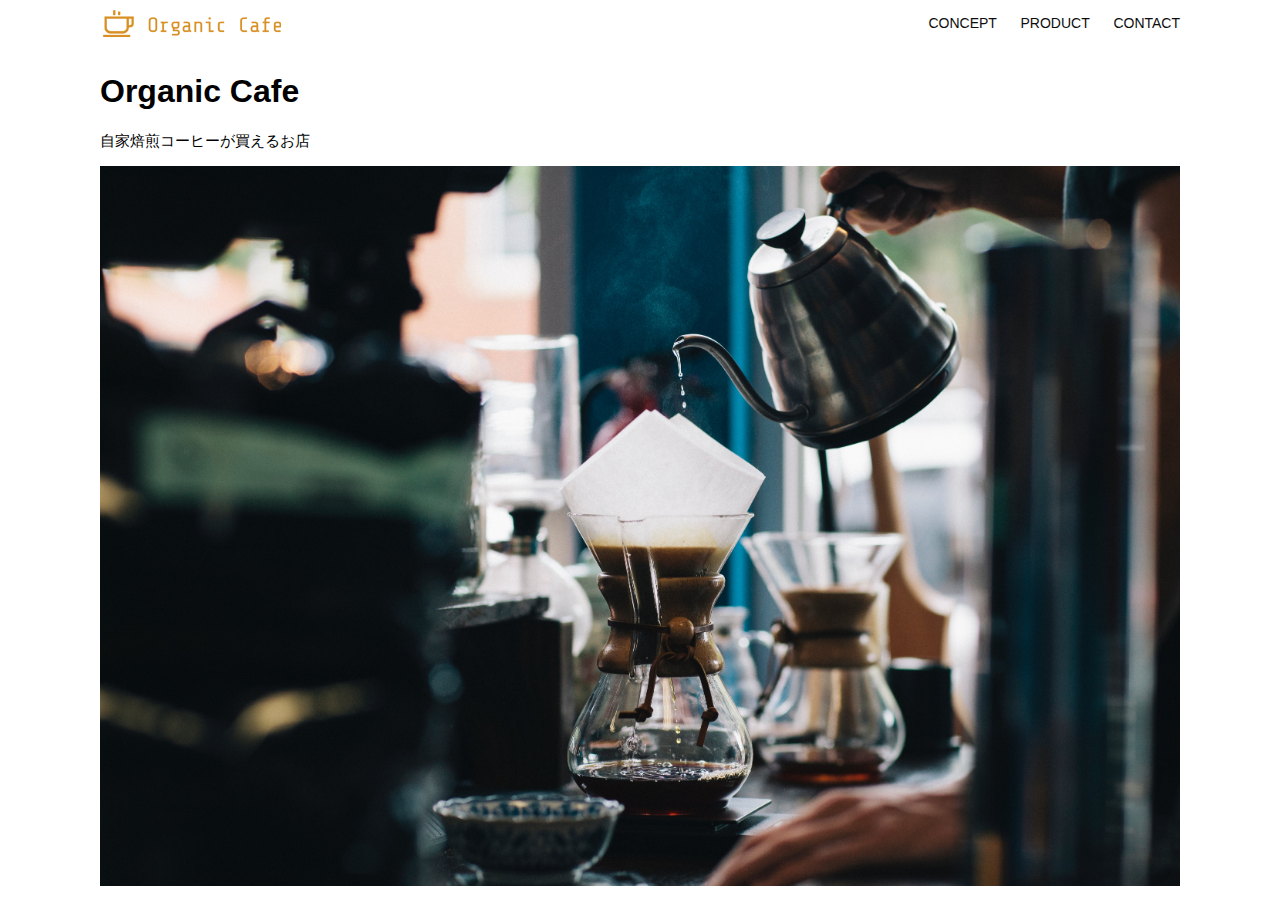
==== commit 5f88ec88: "Add files via upload" ====
--- a/kadai_013/index.html
+++ b/kadai_013/index.html
@@ -1,516 +1,54 @@
-<!DOCTYPE html>
-<html>
-
-  <head>
-    <title>SocialTech</title>
-    <meta charset="UTF=8">
-    <meta name="description" content="SocialTechはEdTech業界のリーディングカンパニーを目指します。">
-    <meta name="viewport" content="width=device-width, initial-scale=1.0">
-    <link rel="stylesheet" href="style.css">
-  </head>
-
-  <body>
-    <!--ヘッダー-->
-    <header>
-      <!--ロゴ-->
-      <a href="index.html" id="logo"><img src="images/logo.png" alt="トップページに戻る"></a>
-      <!--PC用ナビゲーション-->
-      <nav id="nav-pc">
-        <a href="mission.html">MISSION</a>
-        <a href="product.html">PRODUCT</a>
-        <a href="index.html#aboutus">ABOUT US</a>
-        <a href="index.html#vision">VISION</a>
-        <a href="index.htmml#company">COMPANY</a>
-        <a href="index.html#contact">CONTACT</a>
-      </nav>
-
-      <!--スマホ用メニューボタン-->
-      <img id="menu-sp" src="images/button-menu.png" alt="ナビゲーションを開く" onclick="document.getElementById('nav-sp').style.display = 'block'">
-      <!--スマホ用ナビゲーション-->
-      <nav id="nav-sp">
-        <img id="close" src="images/button-close.png" alt="ナビゲーションを閉じる" onclick="document.getElementById('nav-sp').style.display = 'none'">
-        <a id="logo-sp" href="index.html" onclick="document.getElementById('nav-sp').style.display = 'none'"><img
-        src="images/logo-sp.png" alt="トップページに戻る"></a>
-        <a class="menu" href="mission.html" onclick="document.getElementById('nav-sp').style.display = 'none'">MISSION</a>
-        <a class="menu" href="product.html" onclick="document.getElementById('nav-sp').style.display = 'none'">PRODUCT</a>
-        <a class="menu" href="index.html#aboutus" onclick="document.getElementById('nav-sp').style.display = 'none'">ABOUT US</a>
-        <a class="menu" href="index.html#vision" onclick="document.getElementById('nav-sp').style.display = 'none'">VISION</a>
-        <a class="menu" href="index.html#company" onclick="document.getElementById('nav-sp').style.display = 'none'">COMPANY</a>
-        <a class="menu" href="index.html#contact" onclick="document.getElementById('nav-sp').style.display = 'none'">CONTACT</a>
-        <div id="sns">
-          <a href="https://www.facebook.com/sejuku2013"><img src="images/button-facebook.png" alt="Facebookのリンク"></a>
-          <a href="https://twitter.com/samuraijuku"><img src="images/button-twitter.png" alt="Twitterのリンク"></a>
-          <a href="https://www.youtube.com/channel/UCCFOQO5aDK0xXam4cUQXT8g"><img src="images/button-youtube.png" alt="YouTubeのリンク"></a>
-        </div>
-      </nav>
-
-    </header>
-
-    <main>
-      <article>
-
-        <!--メインビジュアル-->
-        <section id="main-visual">
-          <div id="main-message">
-            <h1>WORLD PEACE</h1>
-            <p>IT教育で世界平和を実現する</p>
-          </div>
-          <img src="images/index/index-main.png" alt="PCの周りに集まるタコ席の仲間たち">
-        </section>
-
-        <!--ミッション タグ-->
-        <section id="mission">
-          <h2 class="index-h2">MISSION</h2>
-          <!--世界平和-->
-          <div id="mission-flex">
-            <div>
-              <img id="mission-photo" src="images//index/index-mission.png" alt="屋外のベンチで写真を撮影する多国籍の仲間たち">
-              <h3>世界平和の実現</h3>
-              <p>
-                人類の悲願である世界平和。世界平和を脅かす社会問題を解決するためには、
-                イノベーションをどんどん起こしていく必要があります。SocialTechは、
-                プログラミング教育を通してイノベーターを輩出することで、
-                世界平和という大きなテーマに挑んでいきます。
-              </p>
-            </div>
-            <!--S2DGs-->
-            <div>
-              <img id="s2dgs" src="images/index/s2dgs.png" alt="S2DGs">
-              <h3>S2DGsの実現</h3>
-              <p>
-                国連が掲げる「Sustainable Development Goals（持続可能な開発目標）」
-                に含まれる17つのグローバル目標のうち、以下の5つの目標の実現をミッション
-                としてサービスを展開しています。
-              </p>
-              <a href="mission.html">
-                <img src="images/button-more.png" alt="もっとみる">
-              </a>
-            </div>
-          </div>
-        </section>
-
-        <!--プロダクトタグ-->
-        <section id="product">
-          <h2 class="index-h2">PRODUCT</h2>
-          <div>
-            <!--プロダクト左タグ-->
-            <div id="product-left">
-              <!--プログラミング教育-->
-              <div>
-                <img class="product-photo" src="images/index/index-mantoman.png" alt="PCでコードを書く男性">
-                <div class="product-explain">
-                  <span>MAN TO MAN</span>
-                  <h3>プログラミング教育</h3>
-                  <p>
-                    20134年より日本で唯一の専属講師によるマンツーマンのプログラミング
-                    レッスンを開始。AI/人工知能やウェブデザインの学習も可能です。
-                  </p>
-                </div>
-              </div>
-              <!--人材紹介事業-->
-              <div>
-                <img class="product-photo" src="images/index/index-career.png" alt="笑顔で話し合う２人の男性">
-                <div class="product-explain">
-                  <span>CAREER</span>
-                  <h3>人材紹介事業</h3>
-                  <p>
-                    エンジニアへの転職に特化した履歴書や職務経歴書のアドバイスや
-                    面接対策を行い、最適な求人の中から最適なキャリア選択をします。
-                  </p>
-                </div>
-              </div>
-            </div>
-            <!--プロダクト右タグ-->
-            <div id="product-right">
-              <!--プログラミング学習メディア-->
-              <div>
-                <img class="product-photo" src="images/index/index-media.png" alt="スマートフォンを操作する人">   
-                <div class="product-explain">
-                  <span>MEDIA</span>
-                  <h3>プログラミング学習メディア</h3>
-                  <p>
-                    月間200万人に読まれる日本最大級のプログラミング学習サイト
-                    「SocialTech Blog」やYouTubeチャンネルにて学習情報を発信しています。
-                  </p>
-                </div>
-              </div>
-              <!--法人研修事業-->
-              <div>
-                <img class="product-photo" src="images/index/index-b2b.png" alt="講演中の男性とそれを聴く人々">
-                <div class="product-explain">
-                  <span>B2B</span>
-                  <h3>法人研修事業</h3>
-                  <p>
-                    社員のスキルアップ・資格取得・福利厚生を目的としたプログラミング法人研修。
-                    貴社の事業モデルに合わせた研修内容の提案を致します。
-                  </p>
-                </div>
-              </div>
-            </div>
-            <!--詳細ボタン-->
-          </div>
-          <div>
-            <a id="product-more" href="product.html">
-            <img src="images/button-more.png" alt="もっと見る">
-            </a>
-          </div>
-        </section>
-
-        <!--ABOUT USタグ-->
-        <section id="aboutus">
-          <h2 class="index-h2">ABOUT US</h2>
-          <h3>3つの組織文化</h3>
-          <div>
-            <!--カルチャーテーブル-->
-            <table class="culture-table">
-              <!--1行目-->
-              <tr>
-                <!--(1, 1)-->
-                <td>
-                  <span class="culture-num">01</span>
-                </td>
-                <!--(1, 2)-->
-                <td>
-                  <span class="culture-en">FLEXIBLE</span>
-                  <span class="culture-jp">フレキシブル</span>
-                </td>
-              </tr>
-              <!--2行目-->
-              <tr>
-                <!--(2, 1)-->
-                <td>
-                  <!--空のセル-->
-                </td>
-                <!--(2, 2)-->
-                <td>
-                  <p class="culture-description">
-                    リモートワーク、フルフレックス、副業推奨など1人1人が最大限の
-                    パフォーマンスを発揮できる柔軟な働き方を促進しています。
-                  </p>
-                </td>
-              </tr>
-              <!--3行目-->
-              <tr>
-                <!--(3, 1)-->
-                <td>
-                  <span class="culture-num">02</span>
-                </td>
-                <!--(3, 2)-->
-                <td>
-                  <span class="culture-en">TEAL</span>
-                  <span class="culture-jp">ティール</span>
-                </td>
-              </tr>
-              <!--4行目-->
-              <tr>
-                <!--(4, 1)-->
-                <td>
-                  <!--空のセル-->
-                </td>
-                <!--(4, 2)-->
-                <td>
-                  <p class="culture-description">
-                    会社全体を１つの生命体としてとらえ、お互いが深く結びついた一階層型
-                    組織として部署・チーム関係なく課題解決をできる組織を目指しています。
-                  </p>
-                </td>
-              </tr>
-              <!--5行目-->
-              <tr>
-                <!--(5, 1)-->
-                <td>
-                  <span class="culture-num">03</span>
-                </td>
-                <!--(5, 2)-->
-                <td>
-                  <span class="culture-en">SELF REALIZATION</span>
-                  <span class="culture-jp">自己実現</span>
-                </td>
-              </tr>
-              <!--6行目-->
-              <tr>
-                <!--(6, 1)-->
-                <td>
-                  <!--空のセル-->
-                </td>
-                <!--(6, 2)-->
-                <td>
-                  <p class="culture-description">
-                    クオーターごとに経営・部署・個人ごとにOKRを設定し個人のキャリアと
-                    会社の目指す方向の軌道修正を行っております。
-                  </p>
-                </td>
-              </tr>
-            </table>
-            <!--テーブル終わり-->
-            <img class="culture-img" src="images/index/index-aboutus1.png" alt="笑顔で話している2人の女性">
-          </div>
-          <img class="culture-img2" src="images/index/index-aboutus2.png" alt="笑顔で話し合う3人の男女">
-        </section>
-
-        <!--VISIONタグ-->
-        <section id="vision">
-          <h2 class="index-h2">VISION</h2>
-          <h3>7つの行動指針</h3>
-          <div>
-            <!--1つ目-->
-            <div class="vision-box">
-              <img src="images/index/vision-01.png" alt="01">
-              <span>
-                <h4>CUSTOMER IS BOSS</h4>
-                <h5>あなたのボスは顧客である</h5>
-                <p>私たちは常にお客様志向で行動し、お客様を喜ばせ、期待値を超えた感動を提供することを大切にします。</p>
-              </span>
-            </div>
-            <!--2つ目-->
-            <div class="vision-box">
-              <img src="images/index/vision-02.png" alt="02">
-              <span>
-                <h4>MOVE FAST</h4>
-                <h5>早さは価値</h5>
-                <p>素早く試し、素早く実行することで新しい気付きや発見を見つけていきます。</p>
-              </span>
-            </div>
-            <!--3つ目-->
-            <div class="vision-box">
-              <img src="images/index/vision-03.png" alt="03">
-              <span>
-                <h4>IMPACT DRIVEN</h4>
-                <h5>作業するのは仕事ではない</h5>
-                <p>問題から考え、成果とは何かを考え続け、インパクトのある成果を生むために仕事をしていきます。</p>
-              </span>
-            </div>
-            <!--4つ目-->
-            <div class="vision-box">
-              <img src="images/index/vision-04.png" alt="04">
-              <span>
-                <h4>SAVE TIME, SAVE MONEY</h4>
-                <h5>浪費は命取りになる</h5>
-                <p>少ないコストでできる方法を考えます。お金だけでなく、人の時間をいただいている自覚を持ち、あらゆるリソースを有意義に活用します。</p>
-              </span>
-            </div>
-            <!--5つ目-->
-            <div class="vision-box">
-              <img src="images/index/vision-05.png" alt="05">
-              <span>
-                <h4>BE GENTLE</h4>
-                <h5>「優しくない」をなくす</h5>
-                <p>社会をすこしずつ優しくしていきます。自分、家族、同僚、顧客、他人、全ての人に優しくいることを心がけます。</p>
-              </span>
-            </div>
-            <!--6つ目-->
-            <div class="vision-box">
-              <img src="images/index/vision-06.png" alt="06">
-              <span>
-                <h4>ABC</h4>
-                <h5>当たり前のことをバカにせずにちゃんとやる</h5>
-                <p>礼儀、健康、嘘をつかない。当たり前の事が出来ているかを常に自問し、当たり前の基準を高く持って行動します。</p>
-              </span>
-            </div>
-            <!--7つ目-->
-            <div class="vision-box">
-              <img src="images/index/vision-07.png" alt="07">
-              <span>
-                <h4>ZTI</h4>
-                <h5>絶対的当事者意識</h5>
-                <p>役職や役割に応じた相対的な当事者意識ではなく、自身の身で起こることすべてに対する絶対的な当事者意識を持ちます。</p>
-              </span>
-            </div>
-          </div>
-        </section>
-
-        <!--CASESタグ-->
-        <section id="cases">
-          <h2 class="index-h2">CASES</h2>
-          <ul>
-            <!--case1つ目-->
-            <li>
-              <img class="case-image" src="images/index/case-1.png" alt="仲良く語り合う3人">
-              <div class="case-explain">
-                <h4>○○○○株式会社様</h4>
-                <p>新規プロジェクトでのIT人材サポート</p>
-              </div> 
-            </li>
-            <!--case2つ目-->
-            <li>
-              <img class="case-image" src="images/index/case-2.png" alt="パソコン画面を見て話す人">
-              <div class="case-explain">
-                <h4>合併会社△△△△様</h4>
-                <p>新卒研修での個人学習コンテンツの活用</p>
-              </div> 
-            </li>
-            <!--case3つ目-->
-            <li>
-              <img class="case-image" src="images/index/case-3.png" alt="会議している人たち">
-              <div class="case-explain">
-                <h4>●●●●工業様</h4>
-                <p>新規導入アプリケーションの利用促進、定期社内研修の実施</p>
-              </div> 
-            </li>
-          </ul>
-        </section>
-
-        <!--COMPANYタグ-->
-        <section id="company">
-          <h2 class="index-h2">COMPANY</h2>
-          <h3>会社概要</h3>
-          <!--概要テーブル-->
-          <table id="company-table">
-            <tr>
-              <th class="tableheader-first">会社名</th>
-              <td class="cell-first">株式外車SocialTech</td>
-            </tr>
-            <tr>
-              <th class="tableheader">所在地</th>
-              <td class="cell">〒101-0022 東京都千代田区神田練塀町300番地 住友不動産秋葉原駅前ビル5F<br
-                >JR「秋葉原駅」より徒歩1分
-              </td> 
-            </tr>
-            <tr>
-              <th class="tableheader">代表者</th>
-              <td class="cell">代表取締役 田中 太郎</td>
-            </tr>
-            <tr>
-              <th class="tableheader">設立</th>
-              <td class="cell">2015年3月19日</td>
-            </tr>
-          </table>
-          <!--地図埋め込み-->
-          <iframe src="https://www.google.com/maps/embed?pb=!1m18!1m12!1m3!1d3240.0688540195165!2d139.7746526!3d35.6999232!2m3!1f0!2f0!3f0!3m2!1i1024!2i768!4f13.1!3m3!1m2!1s0x60188fee13660e23%3A0x77137876edf742ac!2z5L2P5Y-L5LiN5YuV55Sj56eL6JGJ5Y6f6aeF5YmN44OT44Or!5e0!3m2!1sja!2sjp!4v1720179605482!5m2!1sja!2sjp"
-          style="border:0;" allowfullscreen="" loading="lazy">
-          </iframe>
-        </section>
-
-        <!--CONTACTタグ-->
-        <section id="contact">
-          <h2 class="index-h2">CONTACT</h2>
-          <h3>お問い合わせ</h3>
-          <!--入力フォーム-->
-          <form>
-            <!--名前入力欄-->
-            <div>
-              <div class="contact-heading">
-                <label class="contact-label">お名前<span class="contact-span">必須</span></label>
-              </div>
-              <div>
-                <input type="text" name="name" placeholder="入力してください" class="contact-textbox">
-              </div>
-            </div>
-            <!--フリガナ入力欄-->
-            <div>
-              <div class="contact-heading">
-                <label class="contact-label">フリガナ<span class="contact-span">必須</span></label>
-              </div>
-              <div>
-                <input type="text" name="hurigana" placeholder="入力してください" class="contact-textbox">
-              </div>
-            </div>
-            <!--メールアドレス入力欄-->
-            <div>
-              <div class="contact-heading">
-                <label class="contact-label">メールアドレス<span class="contact-span">必須</span></label>
-              </div>
-              <div>
-                <input type="text" name="email" placeholder="入力してください" class="contact-textbox">
-              </div>
-            </div>
-            <!--電話番号入力欄-->
-            <div>
-              <div class="contact-heading">
-                <label class="contact-label">電話番号</label>
-              </div>
-              <div>
-                <input type="text" name="tel" placeholder="入力してください" class="contact-textbox">
-              </div>
-            </div>
-            <!--問い合わせ内容入力エリア-->
-            <div>
-              <div class="contact-heading">
-                <label class="contact-label">お問い合わせ内容<span class="contact-span">必須</span></label>
-              </div>
-              <div>
-                <textarea class="contact-textarea" placeholder="入力してください" name="message"></textarea>
-              </div>
-            </div>
-            <!--請求方法ラジオボタン-->
-            <div>
-              <div class="contact-heading">
-                <label class="contact-label">ご希望の連絡先<span class="contact-span">必須</span></label>                
-              </div>
-              <div>
-                <input class="radiobutton" type="radio" value="tel" name="contact" checked><label>お電話</label>
-                <input class="radiobutton" type="radio" value="mail" name="contact"><label>メール</label>
-                <input class="radiobutton" type="radio" value="both" name="contact"><label>どちらでも</label>
-              </div>
-            </div>
-            <!--個人情報同意-->
-            <div>
-              <div class="contact-heading">
-                <label class="contact-label">個人情報の取り扱い</label>
-              </div>
-              <div>
-                <details>
-                  <summary>お問い合わせフォームの個人情報の取り扱いについて</summary>
-                  <div>
-                    <span>１．組織の名称又は氏名</span><br>
-                    株式会社SocialTech<br><br>
-                    <span>２．個人情報保護管理者（若しくはその代理人）の氏名又は職名、所属及び連絡先
-                      鈴木 一郎 コーポレート部</span><br>
-                    メールアドレス：samurai@example.com<br>
-                    TEL：03-1234-5678<br>
-                    <span>３．個人情報の利用目的</span><br>
-                    ・本サービス及び本サービスに関連する情報の提供又はそれらに関する連絡のため<br>
-                    ・ユーザーの本人確認のため<br>
-                    ・当社サービスのご案内のため<br>
-                    ・当社の商品等の広告または宣伝（電子メールによるものを含むものとします。）<br><br>
-                    <span>４．個人情報の取り扱い業務の委託</span><br>
-                    個人情報の取扱業務の全部または一部を外部に業務委託する場合があります。<br>
-                    その際、弊社は、個人情報を適切に保護できる管理体制を敷き実行していることを条件として<br>
-                    委託先を厳選したうえで、機密保持契約を委託先と締結し、お客様の個人情報を厳密に管理させます。<br><br>
-                    <span>５．個人情報の開示等の請求</span><br>
-                    お客様は、弊社に対してご自身の個人情報の開示等（利用目的の通知、開示、内容の訂正・追加・削除、利用の停止または消去、第三者への提供の停止）に関して、当社問合わせ窓口に申し出ることができます。<br>
-                    その際、弊社はお客様ご本人を確認させていただいたうえで、合理的な期間内に対応いたします。<br><br>
-                    なお、個人情報に関する弊社問合わせ先は、次の通りです。<br><br>
-                    株式会社SocialTech　個人情報問合せ窓口<br>
-                    〒101-0022 東京都千代田区神田練塀町300番地 住友不動産秋葉原駅前ビル5F<br>
-                    メールアドレス：samurai@example.com　TEL：03-1234-5678<br><br>
-                    <span>６．個人情報を提供されることの任意性について</span><br><br>
-                    お客様がご自身の個人情報を弊社に提供されるか否かは、お客様のご判断によりますが、もしご提供されない場合には、適切なサービスが提供できない場合がありますので予めご了承ください。
-                  </div>
-                </details>
-                <input type="checkbox" name="agree">
-                <span>個人情報の取扱いについて同意いただける場合は、チェックをしてください</span>
-              </div>
-            </div>
-            <input type="image" src="images/button-submit.png" alt="送信する">
-          </form>
-        </section>
-      </article>
-      <!--記事終わり-->
-    </main>
-
-    <!--フッター-->
-    <footer>
-        <div id="footer-logo">
-          <img src="images/logo-sp.png" alt="SocialTech">
-        </div>
-        <div id="footer-link">
-          <a href="mission.html">MISSION</a>
-          <a href="product.html">PRODUCT</a>
-          <a href="index.html#aboutus">ABOUT US</a>
-          <a href="index.html#vision">VISION</a>
-          <a href="index.html#company">COMPANY</a>
-          <a href="index.html#vision">CONTACT</a>
-        </div>
-        <div id="sns-footer">
-          <div id="sns-link">
-            <a href="https://www.facebook.com/sejuku2013"><img src="images/button-facebook.png" alt="Facebookのリンク"></a>
-            <a href="https://twitter.com/samuraijuku"><img src="images/button-twitter.png" alt="Twitterのリンク"></a>
-            <a href="https://www.youtube.com/channel/UCCFOQO5aDK0xXam4cUQXT8g"><img src="images/button-youtube.png" alt="YouTubeのリンク"></a>
-          </div>
-          <span id="copyright">&copy; 2021 SocialTech. Inc. All Rights Reserved.</span>
-        </div>
-      </footer>
-
-  </body>
+<!DOCTYPE html>
+<html>
+  <head>
+    <title>Organic Cafe</title>
+    <meta charset="UTF-8" />
+    <meta
+      name="description"
+      content="自家焙煎のコーヒーがお家で楽しめるOrganic Cafe"
+    />
+    <meta name="viewport" content="width=device-width, initial-scale=1.0" />
+    <link rel="stylesheet" href="style.css" />
+  </head>
+  <body>
+    <!-- ヘッダー -->
+    <header>
+      <!-- ロゴ -->
+      <a href="index.html" id="logo"
+        ><img src="images/logo.png" alt="トップページに戻る"
+      /></a>
+
+      <!-- PC用ナビゲーション -->
+      <nav id="nav-pc">
+        <a href="index.html#concept">CONCEPT</a>
+        <a href="index.html#product">PRODUCT</a>
+        <a href="index.html#contact">CONTACT</a>
+      </nav>
+      <!--スマホ用メニューボタン-->
+      <img id="menu-sp" src="images/button-menu.png" alt="ナビゲーションを開く" onclick="document.getElementById('nav-sp').style.display = 'block'">
+      <!--SP用ナビゲーション-->
+      <nav id="nav-sp">
+        <img id="close" src="images/button-close.png" alt="ナビゲーションを閉じる" onclick="document.getElementById('nav-sp').style.display='none'">
+        <a id="logo-sp" href="index.html" onclick="document.getElementById('nav-sp').style.display='none'"><img src="images/logo-sp.png" alt="トップページに戻る"></a>
+        <a class="menu" href="index.html#cocept" onclick="getElementById('nav-sp').style.display='none'">CONCEPT</a>
+        <a class="menu" href="index.html#product" onclick="getElementById('nav-sp').style.display='none'">PRODUCT</a>
+        <a class="menu" href="index.html#contact" onclick="getElementById('nav-sp').style.display='none'">CONTACT</a>
+      </nav>
+    </header>
+    <main>
+      <article>
+        <!-- メインビジュアル -->
+        <section id="main-visual">
+          <div id="main-message">
+            <h1>Organic Cafe</h1>
+            <p>自家焙煎コーヒーが買えるお店</p>
+          </div>
+          <img
+            src="images/main-image.jpg"
+            alt="コーヒーをハンドドリップで淹れる画像"
+          />
+        </section>
+      </article>
+    </main>
+  </body>
 </html>--- a/kadai_013/style.css
+++ b/kadai_013/style.css
@@ -1,988 +1,141 @@
-/* PC、スマホ共通スタイル*/
-body {
-  font-family: "Source Sans Pro", "Hiragino Kaku Gothic ProN", Meiryo, Arial, sans-serif;
-}
-
-/*本文*/
-p {
-  font-size: 15px;
-}
-
-/*画面ハバが768px以上ではPC用スタイル*/
-@media screen and (min-width: 768px) {
-  /*横幅設定*/
-  body {
-    max-width: 1080px;
-    min-width: 960px;
-    margin: 0 auto 0 auto;
-  }
-  /*ヘッダー*/
-  header {
-    display: flex;
-    justify-content: space-between;
-  }
-
-  /*見出し*/
-  h2 {
-    margin: 40px 0 0 0;
-  }
-  h2::after {
-    content: url("images/line.png");
-    margin-left: 10px;
-  }
-
-  /*小見出し*/
-  h3 {
-    font-size: 27px;
-  }
-
-
-
-  /*ナビゲーションのレイアウト*/
-  #nav-pc {
-    font-size: 14px;
-    padding-top: 15px;
-  }
-  #nav-pc > a {
-    text-decoration: none;
-    margin-left: 20px;
-  }
-  #nav-pc > a:link {
-    color: #0d0d0d;
-  }
-  #nav-pc > a:visited{
-    color: #0d0d0d;
-  }
-  #nav-pc > a:hover {
-    color: #0d0d0d;
-    text-decoration: underline;
-  } 
-  #nav-pc > a:active {
-    color: #0d0d0d;
-  }
-
-  /*スマホ用ナビを非表示*/
-  #nav-sp, #menu-sp {
-    display: none;
-  }
-
-
-
-  /*メインビジュアルのレイアウト*/
-  #main-visual {
-    position: relative;
-    height: 400px;
-  }
-
-  #main-message {
-    position: absolute;
-    top: 0;
-    left: 0;
-    background-color: #2710d5;
-    color: #ffffff;
-    border-radius: 0px 0px 476px 0px;
-    width: 100%;
-    height: 100%;
-    max-width: 620px;
-    z-index: 11;
-  }
-
-  #main-message > h1 {
-    font-size: 60px;
-    font-weight: bold;
-    margin: 100px 0 0 50px;
-  }
-
-  #main-message > p {
-    font-size: 28px;
-    margin: 0 0 0 50px;
-  }
-
-  #main-visual > img {
-    max-width: 620px;
-    border-radius: 476px 0 0 0;
-    position: absolute;
-    top: 0;
-    right: 0;
-    z-index: 10;
-  }
-
-
-
-  /*ミッションタグの装飾*/
-  #mission {
-    margin: 80px auto;
-    width: 100%;
-  }
-
-  #mission-flex {
-    display: flex;
-    width: 100%;
-  }
-
-  #mission-flex > div {
-    width: 50%;
-    margin: 20px;
-  }
-
-  #mission-photo {
-    width: 100%;
-  }
-
-  #s2dgs {
-    margin-top: 50px;
-    width: 100%;
-  }
-
-
-
-  /*プロダクトタグの装飾*/
-  #product {
-    background-color: #fafafa;
-    margin: 80px auto;
-    padding: 10px 40px 0px 40px;
-  }
-
-  #product > div {
-    margin-top: 40px;
-    display: flex;
-  }
-
-  #product-left {
-    width:50%;
-    margin-right: 20px;
-  }
-
-  #product-right {
-    width: 50%;
-    margin-left: 20px;
-    margin-top: 80px;
-  }
-
-  #product-left > div {
-    position: relative;
-    height: 480px;
-    margin-right: 20px;
-  }
-
-  #product-right > div {
-    position: relative;
-    height: 480px;
-    margin-left: 20px;
-  }
-
-  /*画像*/
-  .product-photo {
-    width: 100%;
-  }
-
-  /*説明文の枠*/
-  .product-explain {
-    background-color: #ffffff;
-    position: absolute;
-    left: 0;
-    top: 280px;
-    margin: 0 40px;
-    padding: 20px;
-    box-shadow: 5px 5px 10px rgba(0, 0, 0, 0.05);
-  }
-
-  /*説明文の英語*/
-  .product-explain > span {
-    color: #2710d5;
-    font-weight: bold;
-    font-size: 16px;
-    margin: 0;
-  }
-
-  /*説明文の見出し*/
-  .product-explain > h3 {
-    font-size: 20px;
-    margin: 5px 0px;
-  }
-
-  /*説明文*/
-  .product-explain > p {
-    font-size: 14px;
-    margin: 0;
-  }
-
-  /*詳細ボタン*/
-  #product-more {
-    margin: 0 auto -42px auto;
-  }
-
-
-
-  /*ABOUT USタグ*/
-  /*セクション要素*/
-  #aboutus {
-    margin: 80px auto;
-  }
-
-  #aboutus > div {
-    display: flex;
-  }
-
-  /*画像要素*/
-  .culture-img {
-    width: 100%;
-    align-self: flex-start;
-  }
-
-  .culture-img2 {
-    margin-top: 50px;
-    width: 100%;
-  }
-
-  /*表の装飾*/
-  .culture-table {
-    margin-right: 50px;
-  }
-
-  .culture-num {
-    font-size: 80px;
-    color: #2710d5;
-    margin-right: 20px;
-  }
-
-  .culture-en {
-    color: #2710d5;
-    font-weight: bold;
-    font-size: 24px;
-    display: block;
-  }
-
-  .culture-jp {
-    font-size: 28px;
-    font-weight: bold;
-  }
-
-  .culture-description {
-    margin: 0;
-  }
-
-
-
-  /*VISIONタグ*/
-  /*セクション全体*/
-  #vision {
-    margin: 80px auto;
-  }
-
-  /*画像全体*/
-  #vision > div {
-    width: 100%;
-    display: flex;
-    justify-content: space-between;
-    flex-wrap: wrap;
-  }
-
-  /*各コマ*/
-  .vision-box {
-    width: 300px;
-    height: 300px;
-    margin-bottom: 30px;
-    position: relative;
-  }
-
-  .vsion-box > img {
-    width: 100%;
-    height: auto;
-    position: absolute;
-    top: 0;
-    left: 0;
-    z-index: 30;
-  }
-
-  .vision-box > span {
-    position: absolute;
-    top: 0;
-    left: 0;
-    z-index: 31;
-    margin: 20px;
-  }
-
-  .vision-box > span > h4 {
-    color: #2710d5;
-    font-size: 19px;
-    margin-top: 80px;
-  }
-
-  .vision-box > span >h4::first-letter {
-    font-size: 40px;
-  }
-
-  .vision-box > span > h5 {
-    font-size: 20px;
-    margin: 0;
-  }
-
-  .vision-box > span > p {
-    margin-top: 10px;
-  }
-
-
-  /*CASESタグ*/
-  #cases {
-    margin: 40px auto;
-    width: 100%;
-  }
-
-  #cases > ul {
-    display: flex;
-    flex-direction: row;
-    list-style: none;
-    justify-content: center;
-  }
-
-  #cases > ul > li {
-    width: 33%;
-    margin: 20px;
-    background-color: #ffffff;
-    min-height: 400px;
-    box-shadow: 5px 5px 15px #000000;
-  }
-
-  .case-image {
-    width: 100%;
-  }
-
-  .case-explain {
-    padding: 10px 20px;
-  }
-
-  .case-explain > h4 {
-    color: #2710d5;
-    font-size: 19px;
-  }
-
-  .case-explain > p {
-    font-size: 14px;
-  }
-
-  /*COMPANYタグ*/
-  #company {
-    margin: 80px auto;
-  }
-
-  #company-table {
-    width: 100%;
-  }
-
-  .tableheader {
-    text-align: left;
-    padding: 20px;
-    border-bottom: solid 1px #2710d5;
-    width: 100px;
-  }
-
-  .tableheader-first {
-    text-align: left;
-    padding: 20px;
-    border-bottom: solid 1px #2710d5;
-    border-top: solid 1px #2710d5;
-  }
-
-  .cell {
-    padding: 30px;
-    border-bottom: solid 1px #ececec;
-  }
-
-  .cell-first {
-    padding: 30px;
-    border-bottom: solid 1px #ececec;
-    border-top: solid 1px #ececec;
-  }
-
-  #company >iframe {
-    width: 100%;
-    height: 368px;
-    margin-top: 40px;
-  }
-
-
-
-  /*CONTACTタグ*/
-
-  #contact {
-    margin: 80px auto;
-  }
-
-  #contact > form > div {
-    display: flex;
-    flex-direction: row;
-    flex-wrap: wrap;
-    padding-bottom: 30px;
-  }
-
-  /*問い合わせ項目*/
-  .contact-heading {
-    width: 240px;
-    align-self: center;
-  }
-
-  .contact-label {
-    font-weight: bold;
-  }
-
-  .contact-span {
-    color: #ce2222;
-    margin-left: 20px;
-    font-weight: bold; 
-  }
-
-  /*入力部分*/
-  .contact-textbox {
-    border-top: 0;
-    border-right: 0;
-    border-left: 0;
-    border-bottom: solid 1px #707070;
-    background-color: #fafafa;
-    width: 400px;
-    height: 56px;
-  }
-
-  .contact-textarea {
-    border-top: 0;
-    border-right: 0;
-    border-left: 0;
-    border-bottom: solid 1px #707070;
-    background-color: #fafafa;
-    width: 400px;
-    height: 200px;
-  }
-
-  /*個人情報部分*/
-  details {
-    width: 700px;
-  }
-
-  details > div {
-    background-color: #fafafa;
-    padding: 20px;
-  }
-
-  details > div > span {
-    font-weight: bold;
-  }
-
-
-  /*footer*/
-
-  footer {
-    background-color: #0d0d0d;
-    text-align: center;
-    padding: 80px 80px 30px 80px;
-  }
-
-  #footer-logo {
-    margin: 30px;
-  }
-
-  #footer-link {
-    margin: 50px;
-  }
-
-  #footer-link > a {
-    text-decoration: none;
-    margin: 10px;
-  }
-
-  #footer-link > a:link {
-    color: #ffffff;
-  }
-
-  #footer-link > a:visited {
-    color: #ffffff;
-  }
-
-  #footer-link > a:hover {
-    color: #ffffff;
-    text-decoration: underline;
-  }
-
-  #footer-link > a:active {
-    color: #ffffff;
-  }
-
-  #sns-footer {
-    text-align: left;
-    width: 100%;
-    display: flex;
-    justify-content: space-between;
-  }
-
-  #sns-link > a {
-    margin-right: 30px;
-  }
-
-  #copyright {
-    color: #ffffff;
-  }
-}
-
-/*画面幅が767px以下の時はスマートフォン用スタイル*/
-@media screen and (max-width: 767px) {
-  body {
-    min-width: 375px;
-    margin: 0;
-  }
-
-  /*PC用ナビゲーション非表示*/
-  #nav-pc {
-    display: none;
-  }
-
-  /*ハンバーガーメニュー*/
-  #menu-sp {
-    display: inline;
-    position: absolute;
-    top: 0;
-    right: 0;
-  }
-
-  /*スマホ用ナビゲーションの表示切替*/
-  /*初期状態、レイアウトと非表示設定*/
-  #nav-sp {
-    background-color: #2710d5;
-    position: absolute;
-    top: 0;
-    left: 0;
-    width: 100%;
-    height: 100%;
-    display: none;
-    z-index: 100;
-  }
-
-  /*クローズボタン*/
-  #close {
-    position: absolute;
-    top: 20px;
-    right: 20px;
-  }
-  /*ロゴ*/
-  #logo-sp {
-    margin: 80px 0 30px 20px;
-  }
-
-  /*リンク*/
-  #nav-sp > a:link {
-    color: #ffffff;
-  }
-
-  #nav-sp > a:visited {
-    color: #ffffff;
-  }
-
-  #nav-sp > a:hover {
-    color: #ffffff;
-    text-decoration: underline;
-  }
-
-  #nav-sp > a:active {
-    color: #ffffff;
-  }
-
-  /*リンクの背景*/
-  #nav-sp > .menu {
-    text-decoration: none;
-    display: block;
-    margin: 0 20px 0 20px;
-    height: 44px;
-    font-size: 16px;
-    background-image: url("images/arrow.png");
-    background-repeat: no-repeat;
-    background-position: right top;
-  }
-
-  /*SNSボタン*/
-  #sns {
-    position: absolute;
-    bottom: 20px;
-    left: 20px;
-  }
-
-  #sns > a {
-    margin-right: 30px;
-  } 
-
-  /*メインビジュアル*/
-  #main-visual {
-    position: relative;
-    height: 470px;
-    width: 100%;
-    overflow: hidden; 
-  }
-
-  #main-visual > div {
-    position: absolute;
-    top: 0;
-    left: 0;
-    background-color: #2710d5;
-    color: white;
-    border-radius: 0 0 476px 0;
-    text-align: center;
-    height: 280px;
-    width: 100%;
-    z-index: 11;
-  }
-
-  #main-visual > div > h1 {
-    font-size: 28px;
-    margin: 90px 0 0 0;
-  }
-
-  #main-visual > div > p {
-    margin: 0;
-  }
-
-  #main-visual > img {
-    width: 100%;
-    border-radius: 476px 0 0 0;
-    z-index: 10;
-    position: absolute;
-    bottom: 0;
-    right: 0;
-  }
-
-  /*見出し*/
-  h2:after {
-    content: url("images/line.png");
-    margin: 0 0 0 10px;
-  }
-
-  h3 {
-    font-size: 24px;
-    margin: 10px 0 0 0;
-  }
-
-  /*MISSIONタグ*/
-  #mission {
-    margin: 20px;
-  }
-
-  #mission-photo {
-    width: 100%;
-  }
-
-  #s2dgs {
-    width: 100%;
-  }
-
-  /*PRODUCTタグ*/
-  #product {
-    background-color: #fafafa;
-    padding: 10px 0 0 0;
-  }
-
-  #product > h2 {
-    margin: 0 0 0 20px;
-  }
-
-  #product-left, #produt-right {
-    margin: 0 20px;
-  }
-
-  #product-left > div, #product-right > div {
-    position: relative;
-    height: 540px;
-  }
-
-  .product-explain {
-    background-color: #ffffff;
-    position: absolute;
-    left: 0;
-    bottom: 50px;
-    padding: 20px;
-    box-shadow: 5px 5px 10px rgba(0, 0, 0, 0.05);
-  }
-
-  .product-explain > h3 {
-    margin: 10px 0;
-  }
-
-  .product-photo {
-    width: 100%;
-  }
-
-  #product-more > img {
-    margin: 0 0 -42px 20px;
-  }
-
-  /*ABOUT USタグ*/
-  #aboutus {
-    margin: 80px 20px;
-  }
-
-  #aboutus > div {
-    display: flex;
-    flex-direction: column;
-  }
-
-  .culture-table {
-    width: 100%;
-    padding: 0 20px 0 0;
-    order: 2;
-  }
-
-  .culture-img {
-    width: 100%;
-    order: 1;
-  }
-
-  .culture-img2 {
-    width: 100%
-  }
-
-  .culture-num {
-    font-size: 80px;
-    color: #2710d5;
-  }
-
-  .culture-en {
-    color: #2710d5;
-    font-weight: bold;
-    font-size: 24px;
-    display: block;
-  }
-
-  .culture-jp {
-    display: block;
-  }
-
-  .culture-description {
-    margin: 0;
-  }
-
-  /*VISIONタグ*/
-  #vision {
-    margin: 80px 20px;
-  }
-
-  .vision-box {
-    width: 300px;
-    height: 300px;
-    margin: 0 0 30px 0;
-    position: relative;
-  }
-
-  .vision-box > img {
-    width: 100%;
-    height: auto;
-    position: absolute;
-    top: 0;
-    left: 0;
-    z-index: 30;
-  }
-
-  .vision-box > span {
-    position: absolute;
-    top: 0;
-    left: 0;
-    z-index: 31;
-    margin: 0 20px 0 0;
-  }
-
-  .vision-box > span >h4 {
-    color: #2710d5;
-    font-size: 19px;
-    margin: 60px 0 0 0;
-  }
-
-  .vision-box > span > h5 {
-    font-size: 20px;
-    margin: 0;
-  }
-
-  .vision-box > span > p {
-    margin: 10px 0 0 0;
-  }
-
-
-  /*CASESタグ*/
-  #cases {
-    margin: 0 20px;
-  }
-
-  #cases > ul {
-    display: flex;
-    flex-direction: column;
-    list-style: none;
-  }
-
-  #cases > ul > li {
-    width: 100%;
-    margin: 20px auto;
-    background-color: #ffffff;
-    min-height: 250px;
-    box-shadow: 5px 5px 15px #000000;
-  }
-
-  .case-image {
-    width: 100%;
-  }
-
-  .case-explain {
-    padding: 10px 20px;
-  }
-
-  .case-explain > h4 {
-    color: #2710d5;
-    font-size: 19px;
-  }
-
-  .case-explain > p {
-    font-size: 14px;
-  }
-
-
-  /*COMPANYタグ*/
-  #company {
-    margin: 0 20px;
-  }
-
-  #company > h3 {
-    margin: 0 0 20px 0;
-  }
-
-  #company > table {
-    width: 100%;
-  }
-
-  .tableheader-first {
-    text-align: left;
-    padding: 20px;
-    border-bottom: solid 1px #2710d5;
-    border-top: solid 1px #2710d5;
-    width: 50px;
-  }
-
-  .tableheader {
-    text-align: left;
-    padding: 20px;
-    border-bottom: solid 1px #2710d5;
-    width: 50px;
-  }
-
-  .cell-first {
-    padding: 20px;
-    border-bottom: solid 1px #ececec;
-    border-top: solid 1px #ececec;
-  }
-
-  .cell {
-    padding: 20px;
-    border-bottom: solid 1px #ececec;
-  }
-
-  #company > iframe {
-    width: 100%;
-    height: 240px;
-    margin: 40px 0 0 0; 
-  }
-
-  /*CONTACTタグ*/
-  #contact {
-    margin: 80px 20px;
-  }
-
-  #contact > h3 {
-    margin: 0 0 20px 0;
-  }
-
-  #contact > form >div {
-    margin: 0 0 20px 0;
-  }
-
-  .contact-heading {
-    margin: 0 0 20px 0;
-  }
-
-  .contact-label {
-    font-weight: bold;
-  }
-
-  .contact-span {
-    color: #ce2222;
-    margin: 0 0 0 20px;
-    font-weight: bold;
-  }
-
-  .contact-textbox {
-    height: 56px;
-    border: 0;
-    background-color: #fafafa;
-    border-bottom: solid 1px #707070;
-    min-width: 300px;
-    width: 100%;
-  }
-
-  .contact-textarea {
-    height: 150px;
-    border: 0;
-    border-bottom: solid 1px #707070;
-    background-color: #fafafa;
-    width: 100%
-  }
-
-  .radiobutton {
-    margin: 0 0 20px 0;
-  }
-
-  .radiobutton + label::after {
-    content: "\A";
-    white-space: pre;
-  }
-
-  /*footerタグ*/
-  footer {
-    background-color: #0d0d0d;
-    padding: 30px 20px 50px 20px;
-  }
-
-  #footer-logo {
-    margin: 0 0 30px 0;
-  }
-
-  #footer-link {
-    margin: 0 0 50px 0;
-  }
-
-  #footer-link > a {
-    text-decoration: none;
-    margin: 0 20px 30px 0;
-    display: block;
-    background-image: url("images/arrow.png");
-    background-repeat: no-repeat;
-    background-position: right top;
-  }
-
-  #footer-link > a:link {
-    color: #ffffff;
-  }
-
-  #footer-link > a:visited {
-    color: #ffffff;
-  }
-
-  #footer-link > a:hover {
-    color: #ffffff;
-    text-decoration: underline;
-  }
-
-  #footer-link > a:active {
-    color: #ffffff;
-  }
-
-  #sns-footer > a {
-    margin: 0 30px 0 0;
-  }
-
-  #copyright {
-    font-size: 12px;
-    display: block;
-    margin: 30px 0 0 0;
-    color: #ffffff;
-  }
-}+/* PC、スマホ共通スタイル */
+body {
+  font-family: "Source Sans Pro", "Hiragino Kaku Gothic ProN", Meiryo, Arial,
+    sans-serif;
+}
+
+p {
+  font-size: 15px;
+}
+
+#main-visual>img {
+  width: 100%;
+}
+
+/*================
+PC用のスタイル 
+=================*/
+@media screen and (min-width: 768px) {
+  /* 横幅設定 */
+  body {
+    max-width: 1080px;
+    min-width: 960px;
+    margin: 0 auto 0 auto;
+  }
+
+  /* ヘッダー */
+  header {
+    display: flex;
+    justify-content: space-between;
+  }
+
+  /* ナビゲーションのレイアウト */
+  #nav-pc {
+    text-align: right;
+    font-size: 14px;
+    padding-top: 15px;
+  }
+
+  /*スマートフォン用のレイアウト*/
+  #menu-sp {
+    display: none;
+  }
+  #nav-sp {
+    display: none;
+  }
+  
+  /* ナビゲーションのリンクの装飾設定 */
+  #nav-pc>a {
+    text-decoration: none;
+    margin-left: 20px;
+  }
+
+  #nav-pc>a:link {
+    color: #0d0d0d;
+  }
+
+  #nav-pc>a:visited {
+    color: #0d0d0d;
+  }
+
+  #nav-pc>a:hover {
+    color: #0d0d0d;
+    text-decoration: underline;
+  }
+
+  #nav-pc>a:active {
+    color: #0d0d0d;
+  }
+}
+
+/*===============
+スマートフォン用のスタイル
+===============*/
+@media screen and (max-width: 767px) {
+  /*横幅設定*/
+  body {
+    min-width: 375px;
+    margin: 0;
+  }
+
+  #nav-pc {
+    display: none;
+  }
+
+  #menu-sp {
+    float: right;
+    padding: 0;
+  }
+
+  #nav-sp {
+    background-color: #ce933e;
+    position: absolute;
+    left: 0;
+    top: 0;
+    height: 100%;
+    width: 100%;
+    display: none;
+    z-index: 100;
+  }
+
+  #close {
+    position: absolute;
+    top: 20px;
+    right: 20px;
+  }
+
+  #logo-sp {
+    margin: 80px 0 30px 20px;
+  }
+
+  #nav-sp > a {
+    display: block;
+  }
+
+  #nav-sp > a:link {
+    color: #ffffff;
+  }
+
+  #nav-sp > a:visited {
+    color: #ffffff;
+  }
+
+  #nav-sp > a:hover {
+    color: #ffffff;
+  }
+
+  #nav-sp > a:active {
+    color: #ffffff;
+  }
+
+  #nav-sp >.menu {
+    text-decoration: none;
+    display: block;
+    margin: auto 20px;
+    height: 44px;
+    font-size: 16px;
+    background-image: url("images/arrow.png");
+    background-repeat: no-repeat;
+    background-position: right top;
+  }
+}
